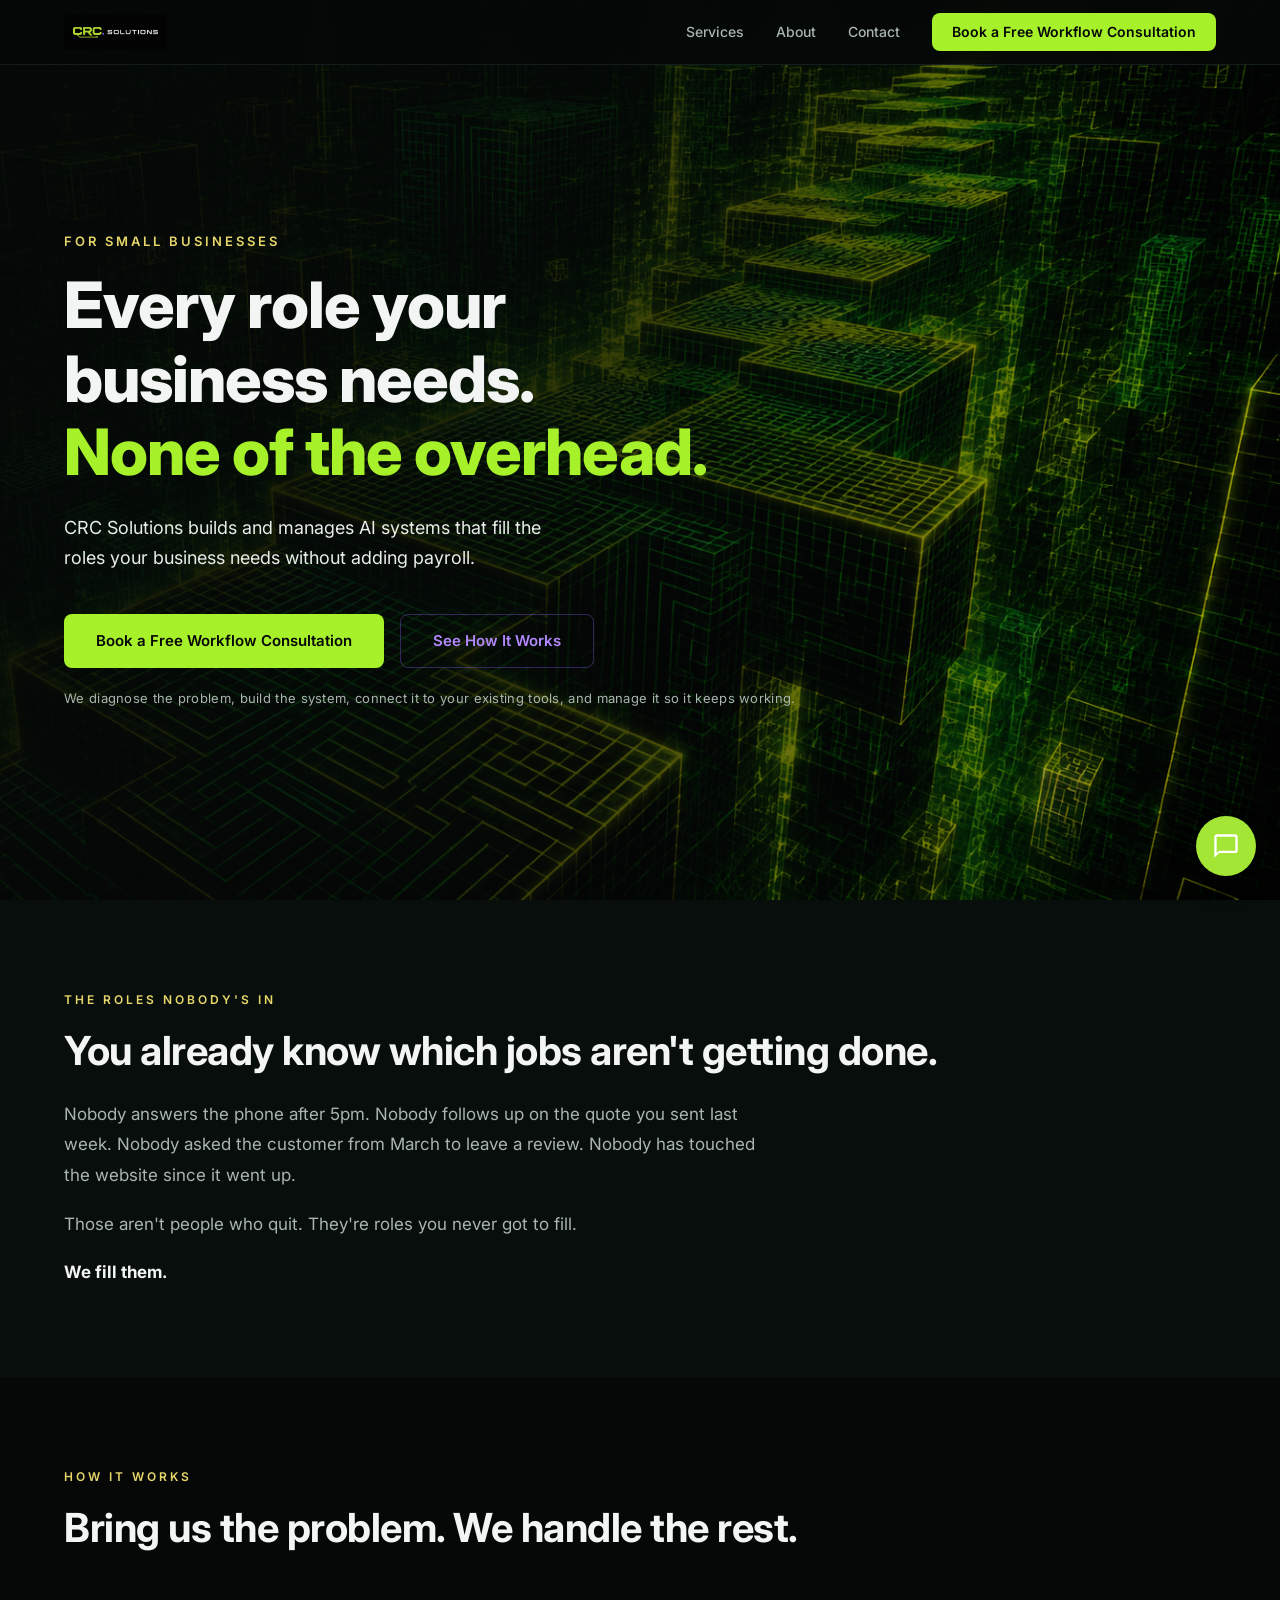
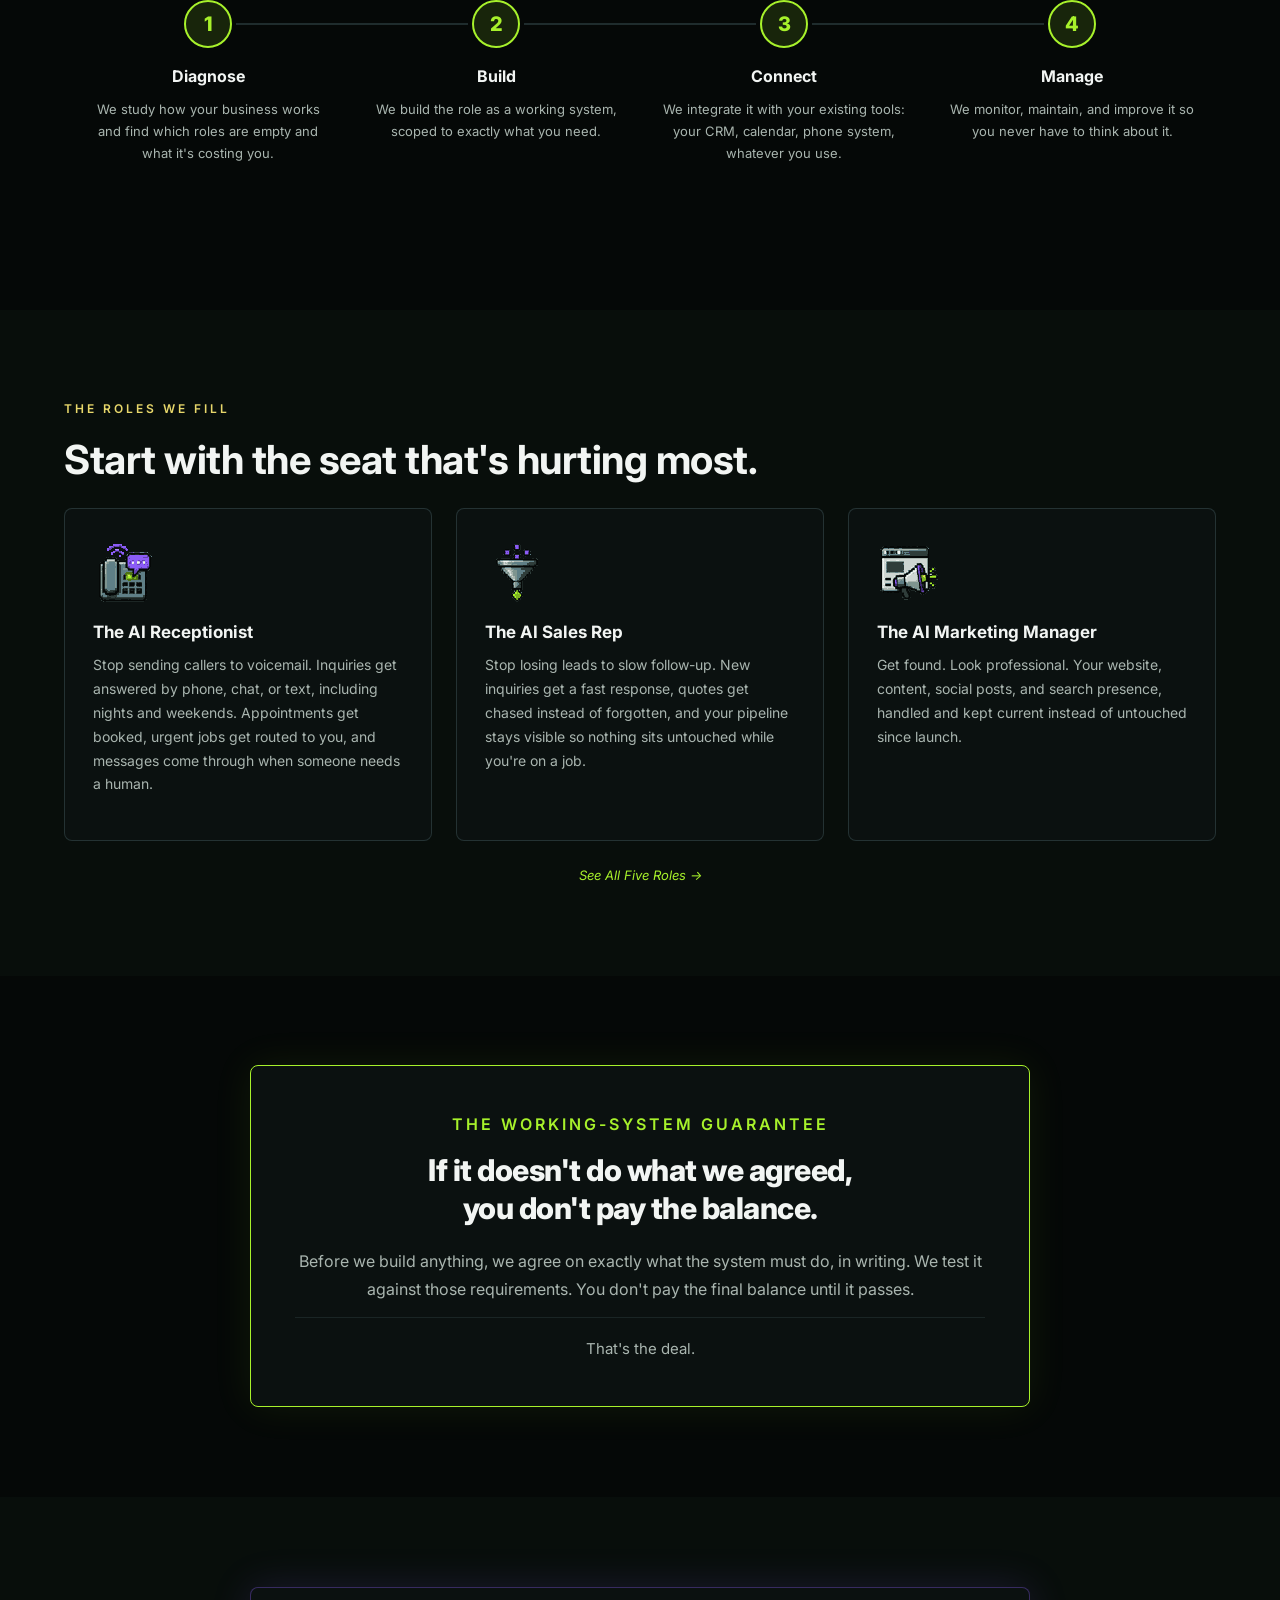
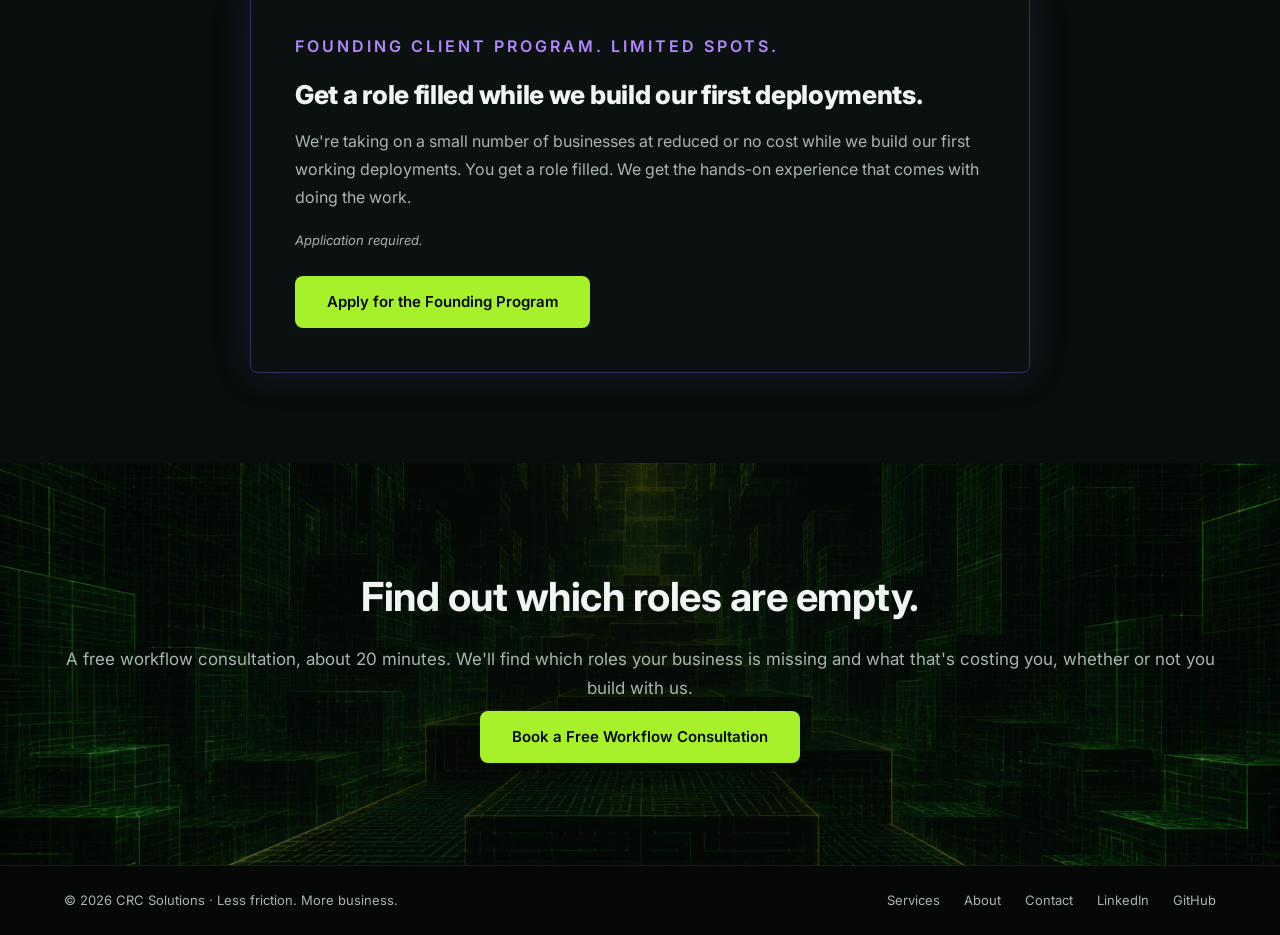
==== website/index.html @ 23fed245 "Security headers, drop inline script, move legacy n8n/widget files out of the repo - website/_header" ====
<!DOCTYPE html>
<!-- BUILD: 2026-08-06T10:00 -->
<html lang="en">
<head>
  <meta charset="UTF-8">
  <meta name="viewport" content="width=device-width, initial-scale=1.0">
  <title>CRC Solutions | The Roles Your Business Needs, Without the Payroll</title>
  <meta name="description" content="CRC Solutions builds and manages AI systems that fill the roles your business needs without adding payroll.">
  <link rel="icon" type="image/png" sizes="32x32" href="images/favicon-32.png">
  <link rel="apple-touch-icon" href="images/apple-touch-icon.png">
  <meta property="og:title" content="CRC Solutions | The Roles Your Business Needs, Without the Payroll">
  <meta property="og:description" content="CRC Solutions builds and manages AI systems that fill the roles your business needs without adding payroll.">
  <meta property="og:type" content="website">
  <meta property="og:image" content="https://crc-solutions.org/images/og-image.png">
  <meta property="og:url" content="https://crc-solutions.org">
  <link rel="canonical" href="https://crc-solutions.org">
  <meta name="twitter:card" content="summary_large_image">
  <meta name="twitter:image" content="https://crc-solutions.org/images/og-image.png">
  <meta name="twitter:title" content="CRC Solutions | The Roles Your Business Needs, Without the Payroll">
  <meta name="twitter:description" content="CRC Solutions builds and manages AI systems that fill the roles your business needs without adding payroll.">
  <script type="application/ld+json">
  {
    "@context": "https://schema.org",
    "@type": "ProfessionalService",
    "name": "CRC Solutions",
    "url": "https://crc-solutions.org",
    "description": "CRC Solutions builds and manages AI systems that fill the roles your business needs without adding payroll.",
    "slogan": "Every role your business needs. None of the overhead.",
    "telephone": "+1-267-487-3609",
    "founder": { "@type": "Person", "name": "Carlos Roman-Conville" },
    "serviceType": ["AI Receptionist", "AI Sales Rep", "AI Account Manager", "AI Marketing Manager", "AI Accountant"],
    "areaServed": "US",
    "email": "carlos@crc-solutions.org",
    "sameAs": [
      "https://www.linkedin.com/in/carlos-roman-conville-068781217/",
      "https://github.com/Carlos-Roman-Conville",
      "https://www.upwork.com/freelancers/~019b245e83c21e9b37"
    ]
  }
  </script>
  <link rel="preconnect" href="https://fonts.googleapis.com">
  <link rel="preconnect" href="https://fonts.gstatic.com" crossorigin>
  <link href="https://fonts.googleapis.com/css2?family=Inter:wght@400;500;600;700;800&display=swap" rel="stylesheet">
  <link rel="stylesheet" href="styles.css?v=13">
</head>
<body>

  <a href="#main-content" class="skip-link">Skip to main content</a>

  <!-- Nav -->
  <nav id="nav">
    <div class="nav-inner">
      <a href="index.html" class="nav-logo"><img src="images/logo-wordmark.png" alt="CRC Solutions"></a>
      <div class="nav-links" id="nav-links">
        <a href="services.html">Services</a>
        <a href="about.html">About</a>
        <a href="contact.html">Contact</a>
        <a href="contact.html" class="nav-cta">Book a Free Workflow Consultation</a>
      </div>
      <button class="nav-toggle" id="nav-toggle" aria-label="Toggle menu">
        <span></span><span></span><span></span>
      </button>
    </div>
  </nav>

  <main id="main-content">

  <!-- Hero -->
  <section class="hero" id="hero">
    <div class="hero-overlay"></div>
    <div class="hero-content">
      <p class="hero-tag">For small businesses</p>
      <h1>Every role your business needs.<br><span class="accent">None of the overhead.</span></h1>
      <p class="hero-sub">CRC Solutions builds and manages AI systems that fill the roles your business needs without adding payroll.</p>
      <div class="hero-buttons">
        <a href="contact.html" class="btn btn-primary">Book a Free Workflow Consultation</a>
        <a href="#how-it-works" class="btn btn-ghost">See How It Works</a>
      </div>
      <p class="hero-trust">We diagnose the problem, build the system, connect it to your existing tools, and manage it so it keeps working.</p>
    </div>
  </section>

  <!-- Empty-seat -->
  <section class="section section-alt" id="empty-seats">
    <div class="container">
      <p class="section-tag">The Roles Nobody's In</p>
      <h2 class="section-title">You already know which jobs aren't getting done.</h2>
      <div class="approach-text fade-up">
        <p>Nobody answers the phone after 5pm. Nobody follows up on the quote you sent last week. Nobody asked the customer from March to leave a review. Nobody has touched the website since it went up.</p>
        <p>Those aren't people who quit. They're roles you never got to fill.</p>
        <p class="approach-goal"><strong>We fill them.</strong></p>
      </div>
    </div>
  </section>

  <!-- How It Works -->
  <section class="section" id="how-it-works">
    <div class="container">
      <p class="section-tag">How It Works</p>
      <h2 class="section-title">Bring us the problem. We handle the rest.</h2>
      <div class="process-steps">
        <div class="process-step fade-up">
          <div class="process-num">1</div>
          <div class="process-line"></div>
          <h3>Diagnose</h3>
          <p>We study how your business works and find which roles are empty and what it's costing you.</p>
        </div>
        <div class="process-step fade-up">
          <div class="process-num">2</div>
          <div class="process-line"></div>
          <h3>Build</h3>
          <p>We build the role as a working system, scoped to exactly what you need.</p>
        </div>
        <div class="process-step fade-up">
          <div class="process-num">3</div>
          <div class="process-line"></div>
          <h3>Connect</h3>
          <p>We integrate it with your existing tools: your CRM, calendar, phone system, whatever you use.</p>
        </div>
        <div class="process-step fade-up">
          <div class="process-num">4</div>
          <h3>Manage</h3>
          <p>We monitor, maintain, and improve it so you never have to think about it.</p>
        </div>
      </div>
    </div>
  </section>

  <!-- Roles (3 on home) -->
  <section class="section section-alt" id="roles">
    <div class="container">
      <p class="section-tag">The Roles We Fill</p>
      <h2 class="section-title">Start with the seat that's hurting most.</h2>
      <div class="cat-grid">
        <div class="service-outcome-card fade-up">
          <div class="pillar-icon pillar-icon-pixel"><img src="images/icon-receptionist.png" srcset="images/icon-receptionist.png 1x, images/icon-receptionist@2x.png 2x" alt="The AI Receptionist"></div>
          <h3>The AI Receptionist</h3>
          <p>Stop sending callers to voicemail. Inquiries get answered by phone, chat, or text, including nights and weekends. Appointments get booked, urgent jobs get routed to you, and messages come through when someone needs a human.</p>
        </div>
        <div class="service-outcome-card fade-up">
          <div class="pillar-icon pillar-icon-pixel"><img src="images/icon-sales-rep.png" srcset="images/icon-sales-rep.png 1x, images/icon-sales-rep@2x.png 2x" alt="The AI Sales Rep"></div>
          <h3>The AI Sales Rep</h3>
          <p>Stop losing leads to slow follow-up. New inquiries get a fast response, quotes get chased instead of forgotten, and your pipeline stays visible so nothing sits untouched while you're on a job.</p>
        </div>
        <div class="service-outcome-card fade-up">
          <div class="pillar-icon pillar-icon-pixel"><img src="images/icon-marketing-manager.png" srcset="images/icon-marketing-manager.png 1x, images/icon-marketing-manager@2x.png 2x" alt="The AI Marketing Manager"></div>
          <h3>The AI Marketing Manager</h3>
          <p>Get found. Look professional. Your website, content, social posts, and search presence, handled and kept current instead of untouched since launch.</p>
        </div>
      </div>
      <p class="service-supporting-note fade-up"><a href="services.html">See All Five Roles &rarr;</a></p>
    </div>
  </section>

  <!-- Working-System Guarantee -->
  <section class="section" id="guarantee">
    <div class="container">
      <div class="guarantee-box fade-up">
        <p class="section-tag">The Working-System Guarantee</p>
        <h2 class="guarantee-title">If it doesn't do what we agreed,<br>you don't pay the balance.</h2>
        <p>Before we build anything, we agree on exactly what the system must do, in writing. We test it against those requirements. You don't pay the final balance until it passes.</p>
        <p class="guarantee-close">That's the deal.</p>
      </div>
    </div>
  </section>

  <!-- Founding Client Program -->
  <section class="section section-alt" id="founding">
    <div class="container">
      <div class="pilot-box fade-up">
        <p class="section-tag">Founding Client Program. Limited Spots.</p>
        <h2 class="pilot-title">Get a role filled while we build our first deployments.</h2>
        <p>We're taking on a small number of businesses at reduced or no cost while we build our first working deployments. You get a role filled. We get the hands-on experience that comes with doing the work.</p>
        <p class="pilot-note">Application required.</p>
        <a href="contact.html" class="btn btn-primary">Apply for the Founding Program</a>
      </div>
    </div>
  </section>

  <!-- CTA -->
  <section class="section section-cta" id="cta">
    <div class="hero-overlay cta-overlay"></div>
    <div class="container" style="position:relative; z-index:2;">
      <h2 class="section-title">Find out which roles are empty.</h2>
      <p class="cta-sub">A free workflow consultation, about 20 minutes. We'll find which roles your business is missing and what that's costing you, whether or not you build with us.</p>
      <div class="cta-buttons">
        <a href="contact.html" class="btn btn-primary">Book a Free Workflow Consultation</a>
      </div>
    </div>
  </section>

  </main>

  <!-- Footer -->
  <footer class="footer">
    <div class="container footer-inner">
      <p>&copy; 2026 CRC Solutions &middot; Less friction. More business.</p>
      <div class="footer-links">
        <a href="services.html">Services</a>
        <a href="about.html">About</a>
        <a href="contact.html">Contact</a>
        <a href="https://www.linkedin.com/in/carlos-roman-conville-068781217/" target="_blank" rel="noopener">LinkedIn</a>
        <a href="https://github.com/Carlos-Roman-Conville" target="_blank" rel="noopener">GitHub</a>
      </div>
    </div>
  </footer>

  <!-- Chat Widget -->
  <script src="site-config.js?v=2"></script>
  <script src="chat-widget.js"></script>
  <script src="main.js?v=4"></script>
</body>
</html>
---- website/styles.css ----
/* ===== Reset & Base ===== */
*, *::before, *::after { box-sizing: border-box; margin: 0; padding: 0; }

:root {
  --bg: #050807;
  --bg-card: #0B1110;
  --bg-card-hover: #151E1B;
  --bg-alt: #080e0b;
  --bg-inset: #091110;
  --text: #E8EDE9;
  --text-bright: #F2F5F3;
  --text-dim: #A9B5AF;
  --accent: #A7F12B;
  --accent-dim: rgba(167, 241, 43, 0.12);
  --accent-hover: #C8FF3D;
  --purple: #8B5CF6;
  --purple-dim: rgba(139, 92, 246, 0.12);
  --purple-border: rgba(139, 92, 246, 0.35);
  --purple-glow: rgba(139, 92, 246, 0.15);
  --purple-light: #B388FF;
  --neutral: #5F7F86;
  --neutral-dim: rgba(95, 127, 134, 0.10);
  --neutral-border: rgba(95, 127, 134, 0.30);
  --yellow: #E7D76B;
  --yellow-dim: rgba(231, 215, 107, 0.12);
  --border: rgba(95, 127, 134, 0.18);
  --border-visible: rgba(95, 127, 134, 0.35);
  --radius: 8px;
  --max-w: 1200px;
}

html {
  scroll-behavior: smooth;
  font-family: 'Inter', -apple-system, BlinkMacSystemFont, 'Segoe UI', Roboto, 'Helvetica Neue', sans-serif;
}

body {
  font-family: 'Inter', -apple-system, BlinkMacSystemFont, 'Segoe UI', Roboto, 'Helvetica Neue', sans-serif;
  background: var(--bg);
  color: var(--text);
  line-height: 1.6;
  -webkit-font-smoothing: antialiased;
}
button, input, textarea, select { font-family: inherit; }

a { color: var(--accent); text-decoration: none; transition: color 0.2s; }
a:hover { color: var(--accent-hover); }

.container { max-width: var(--max-w); margin: 0 auto; padding: 0 24px; }
.accent { color: var(--accent); }

/* ===== Skip Link ===== */
.skip-link {
  position: absolute;
  top: -100px;
  left: 16px;
  background: var(--accent);
  color: #050807;
  padding: 8px 16px;
  border-radius: 4px;
  font-weight: 600;
  font-size: 14px;
  z-index: 10000;
  transition: top 0.2s;
}
.skip-link:focus {
  top: 8px;
  color: #050807;
}

/* ===== Nav ===== */
#nav {
  position: fixed; top: 0; left: 0; right: 0;
  z-index: 1000;
  background: rgba(5, 8, 7, 0.9);
  backdrop-filter: blur(12px);
  border-bottom: 1px solid var(--border);
  transition: background 0.3s;
}
.nav-inner {
  max-width: var(--max-w);
  margin: 0 auto;
  padding: 0 24px;
  display: flex;
  align-items: center;
  justify-content: space-between;
  height: 64px;
}
.nav-logo {
  font-size: 22px;
  font-weight: 700;
  color: var(--text-bright);
  letter-spacing: -0.5px;
}
.nav-logo:hover { color: var(--text-bright); }
.nav-logo .accent { color: var(--purple); }
.nav-links { display: flex; align-items: center; gap: 32px; }
.nav-links a {
  color: var(--text-dim);
  font-size: 14px;
  font-weight: 500;
  transition: color 0.2s;
}
.nav-links a:hover { color: var(--text-bright); }
.nav-cta {
  background: var(--accent);
  color: #050807 !important;
  padding: 8px 20px;
  border-radius: 8px;
  font-weight: 600 !important;
  transition: background 0.2s !important;
}
.nav-cta:hover { background: var(--accent-hover) !important; }

.nav-toggle {
  display: none;
  flex-direction: column;
  gap: 5px;
  background: none;
  border: none;
  cursor: pointer;
  padding: 4px;
}
.nav-toggle span {
  display: block;
  width: 24px;
  height: 2px;
  background: var(--text);
  transition: transform 0.3s, opacity 0.3s;
  transform-origin: center;
}
.nav-toggle.active span:nth-child(1) { transform: translateY(7px) rotate(45deg); }
.nav-toggle.active span:nth-child(2) { opacity: 0; }
.nav-toggle.active span:nth-child(3) { transform: translateY(-7px) rotate(-45deg); }

/* ===== Hero ===== */
.hero {
  position: relative;
  min-height: 100vh;
  display: flex;
  align-items: center;
  background:
    url('images/hero-bg-overview.png')
    center right / cover no-repeat;
  overflow: hidden;
}
.hero-overlay {
  position: absolute;
  inset: 0;
  background:
    linear-gradient(
      100deg,
      rgba(5, 8, 7, 0.95) 0%,
      rgba(5, 8, 7, 0.85) 40%,
      rgba(5, 8, 7, 0.45) 75%,
      rgba(5, 8, 7, 0.2) 100%
    );
}
.hero-content {
  position: relative;
  z-index: 2;
  max-width: var(--max-w);
  margin: 0 auto;
  padding: 120px 24px 80px;
  width: 100%;
}
.hero-tag {
  color: var(--yellow);
  font-size: 13px;
  font-weight: 600;
  text-transform: uppercase;
  letter-spacing: 3px;
  margin-bottom: 16px;
}
.hero h1 {
  font-size: clamp(36px, 5.5vw, 64px);
  font-weight: 800;
  color: var(--text-bright);
  line-height: 1.15;
  letter-spacing: -1px;
  margin-bottom: 24px;
  max-width: 650px;
}
.hero-sub {
  font-size: 18px;
  color: var(--text);
  max-width: 480px;
  margin-bottom: 40px;
  line-height: 1.7;
}
.hero-buttons { display: flex; gap: 16px; flex-wrap: wrap; }

/* ===== Buttons ===== */
.btn {
  display: inline-flex;
  align-items: center;
  justify-content: center;
  padding: 14px 32px;
  border-radius: 8px;
  font-size: 15px;
  font-weight: 600;
  transition: all 0.2s;
  cursor: pointer;
  border: none;
}
.btn-primary {
  background: var(--accent);
  color: #050807;
}
.btn-primary:hover {
  background: var(--accent-hover);
  color: #050807;
  transform: translateY(-1px);
  box-shadow: 0 4px 20px rgba(168, 233, 43, 0.25);
}
.btn-ghost {
  background: transparent;
  color: var(--purple-light);
  border: 1px solid var(--purple-border);
}
.btn-ghost:hover {
  border-color: var(--purple);
  color: var(--text-bright);
  background: var(--purple-dim);
  transform: translateY(-1px);
}

/* ===== Proof Strip ===== */
.proof-strip {
  background: var(--bg-alt);
  border-bottom: 1px solid var(--border);
  padding: 20px 0;
}
.proof-items {
  display: flex;
  align-items: center;
  justify-content: center;
  gap: 32px;
}
.proof-item {
  display: flex;
  align-items: baseline;
  gap: 10px;
}
.proof-num {
  font-size: 22px;
  font-weight: 800;
  color: var(--accent);
}
.proof-label {
  font-size: 13px;
  color: var(--text-dim);
  letter-spacing: 0.3px;
}
.proof-divider {
  width: 1px;
  height: 24px;
  background: var(--neutral-border);
}

/* ===== Sections ===== */
.section {
  padding: clamp(4rem, 7vw, 6rem) 0;
  position: relative;
}
.section-alt { background: var(--bg-alt); }
.section-tag {
  color: var(--yellow);
  font-size: 12px;
  font-weight: 600;
  text-transform: uppercase;
  letter-spacing: 3px;
  margin-bottom: 10px;
}
.section-title {
  font-size: clamp(28px, 4vw, 40px);
  font-weight: 700;
  color: var(--text-bright);
  margin-bottom: 16px;
  letter-spacing: -0.5px;
}

/* ===== Services ===== */
.section-intro {
  font-size: 17px;
  color: var(--text-dim);
  max-width: 620px;
  line-height: 1.7;
  margin-bottom: clamp(1.5rem, 3vw, 2.5rem);
}
.pillar {
  margin-bottom: 56px;
}
.pillar:last-child { margin-bottom: 0; }
.pillar-header {
  display: flex;
  align-items: center;
  gap: 16px;
  margin-bottom: 24px;
  padding-bottom: 16px;
  border-bottom: 1px solid var(--border);
}
.pillar-icon {
  width: 48px;
  height: 48px;
  min-width: 48px;
  background: var(--neutral-dim);
  border: 1px solid var(--neutral-border);
  border-radius: 8px;
  display: flex;
  align-items: center;
  justify-content: center;
}
.pillar-icon svg {
  width: 24px;
  height: 24px;
  color: var(--text-dim);
}
.pillar-icon-pixel {
  width: 96px;
  height: 96px;
  min-width: 96px;
  border-radius: 0;
  overflow: visible;
  background: transparent;
  border: none;
  padding: 0;
}
.pillar-icon-pixel img {
  width: 100%;
  height: 100%;
  object-fit: contain;
  image-rendering: pixelated;
}
.about-tag-row {
  display: flex;
  align-items: center;
  gap: 12px;
  margin-bottom: 4px;
}
.about-tag-row .section-tag { margin-bottom: 0; }
.pixel-badge {
  width: 56px;
  height: 56px;
  border-radius: 0;
  overflow: visible;
  border: none;
  background: transparent;
}
.pixel-badge img {
  width: 100%;
  height: 100%;
  object-fit: contain;
  image-rendering: pixelated;
}
.pillar-title {
  font-size: 20px;
  font-weight: 700;
  color: var(--text-bright);
  line-height: 1.2;
}
.pillar-sub {
  font-size: 13px;
  color: var(--accent);
  margin-top: 2px;
  letter-spacing: 0.5px;
}
.services-grid {
  display: grid;
  grid-template-columns: repeat(auto-fit, minmax(220px, 1fr));
  gap: 16px;
}

/* Service card - Digimon panel style */
.service-card {
  background: var(--bg-card);
  border: 1px solid var(--border);
  border-radius: var(--radius);
  padding: 0;
  overflow: hidden;
  transition: border-color 0.3s, transform 0.2s, box-shadow 0.3s;
  position: relative;
}
.service-card::before {
  content: '';
  display: block;
  height: 3px;
  background: linear-gradient(90deg, var(--neutral-border), transparent);
}
.service-card:hover {
  border-color: var(--accent);
  transform: translateY(-3px);
  box-shadow: 0 4px 24px rgba(167, 241, 43, 0.1);
}
.service-card h4 {
  font-size: 14px;
  color: var(--text-bright);
  margin: 0;
  padding: 16px 20px 0;
  font-weight: 600;
}
.service-card p {
  font-size: 13px;
  color: var(--text-dim);
  line-height: 1.65;
  padding: 10px 20px 18px;
}

/* ===== Outcome Services Grid ===== */
.services-outcome-grid {
  display: grid;
  grid-template-columns: repeat(2, 1fr);
  gap: 24px;
}
.service-outcome-card {
  background: var(--bg-card);
  border: 1px solid var(--neutral-border);
  border-radius: var(--radius);
  padding: 32px 28px;
  transition: border-color 0.3s, transform 0.2s;
}
.service-outcome-card:hover {
  border-color: var(--accent);
  transform: translateY(-3px);
}
.service-outcome-card .pillar-icon-pixel {
  width: 64px;
  height: 64px;
  min-width: 64px;
  margin-bottom: 16px;
}
.service-outcome-card h3 {
  font-size: 17px;
  color: var(--text-bright);
  font-weight: 700;
  margin-bottom: 10px;
  line-height: 1.3;
}
.service-outcome-card > p {
  font-size: 14px;
  color: var(--text-dim);
  line-height: 1.7;
  margin-bottom: 12px;
}
.service-includes {
  font-size: 12px;
  color: var(--text-dim);
  line-height: 1.6;
  font-style: italic;
}
.service-supporting-note {
  font-size: 13px;
  color: var(--text-dim);
  text-align: center;
  margin-top: 24px;
  font-style: italic;
}
.cta-upwork-link {
  font-size: 14px;
  color: var(--text-dim);
  margin-top: 16px;
}
.cta-upwork-link a {
  color: var(--accent);
  text-decoration: none;
}
.cta-upwork-link a:hover { text-decoration: underline; }

/* ===== Projects ===== */
.projects-grid {
  display: grid;
  grid-template-columns: repeat(2, 1fr);
  gap: 20px;
}
.project-card {
  background: var(--bg-card);
  border: 1px solid var(--neutral-border);
  border-radius: var(--radius);
  overflow: hidden;
  transition: border-color 0.3s, transform 0.2s, box-shadow 0.3s;
  position: relative;
}
.project-card::before {
  content: '';
  display: block;
  height: 3px;
  background: linear-gradient(90deg, var(--accent), var(--purple-border), transparent);
}
.project-card:hover {
  border-color: var(--purple);
  transform: translateY(-4px);
  box-shadow: 0 4px 24px var(--purple-glow);
}
.project-info { padding: 24px; }
.project-info h3 {
  font-size: 17px;
  color: var(--text-bright);
  margin-bottom: 10px;
  font-weight: 600;
}
.project-info p {
  font-size: 14px;
  color: var(--text-dim);
  line-height: 1.7;
  margin-bottom: 16px;
}
.project-tags { display: flex; gap: 8px; flex-wrap: wrap; }
.project-tags span {
  font-size: 11px;
  padding: 3px 10px;
  border-radius: 4px;
  background: var(--accent-dim);
  color: var(--accent);
  font-weight: 600;
  letter-spacing: 0.3px;
  text-transform: uppercase;
}
.project-status {
  display: inline-block;
  font-size: 10px;
  font-weight: 700;
  letter-spacing: 0.5px;
  text-transform: uppercase;
  padding: 4px 12px;
  border-radius: 3px;
  margin: 16px 0 0 24px;
}
.status-live { background: rgba(34,197,94,0.15); color: #22c55e; }
.status-production { background: rgba(59,130,246,0.15); color: #3b82f6; }
.status-working { background: rgba(168,85,247,0.15); color: #a855f7; }
.status-prototype { background: rgba(234,179,8,0.15); color: #eab308; }
.project-cta {
  display: inline-block;
  margin-top: 12px;
  font-size: 13px;
  font-weight: 600;
  font-family: inherit;
  color: var(--accent);
  text-decoration: none;
  border: 1px solid var(--accent);
  background: transparent;
  padding: 6px 16px;
  border-radius: 4px;
  cursor: pointer;
  transition: background 0.2s, color 0.2s;
}
.project-cta:hover {
  background: var(--accent);
  color: var(--bg);
}

/* ===== Problems (compact bridge) ===== */
.problems-bridge {
  font-size: 17px;
  color: var(--text-dim);
  max-width: 620px;
  line-height: 1.7;
  margin-bottom: 12px;
}
.problems-bridge-cta {
  font-size: 15px;
  color: var(--text-dim);
}
.problems-bridge-cta a {
  color: var(--accent);
  font-weight: 600;
}

/* ===== Inline CTAs ===== */
.section-inline-cta {
  text-align: center;
  margin-top: 40px;
  padding: 20px;
  border: 1px dashed var(--neutral-border);
  border-radius: var(--radius);
}
.section-inline-cta p {
  font-size: 15px;
  color: var(--text-dim);
}
.section-inline-cta a {
  color: var(--accent);
  text-decoration: none;
  font-weight: 600;
}
.section-inline-cta a:hover { text-decoration: underline; }

/* ===== Process (compact) ===== */
.cta-process {
  font-size: 14px;
  color: var(--text-dim);
  margin-top: 12px;
  letter-spacing: 0.01em;
}

/* ===== FAQ ===== */
.faq-grid {
  display: grid;
  grid-template-columns: repeat(auto-fit, minmax(340px, 1fr));
  gap: 20px;
  margin-top: 32px;
}
.faq-item {
  background: var(--bg-card);
  border: 1px solid var(--neutral-border);
  border-radius: var(--radius);
  padding: 24px;
}
.faq-item h3 {
  font-size: 14px;
  color: var(--text-bright);
  margin-bottom: 8px;
  font-weight: 600;
}
.faq-item p {
  font-size: 13px;
  color: var(--text-dim);
  line-height: 1.7;
}

/* ===== Hero Trust Line ===== */
.hero-trust {
  font-size: 13px;
  color: var(--text-dim);
  margin-top: 20px;
  letter-spacing: 0.3px;
}

/* ===== CTA Reassurance ===== */
.cta-reassurance {
  font-size: 13px;
  color: var(--text-dim);
  font-style: italic;
  margin-top: 8px;
  margin-bottom: 24px;
}

/* ===== About ===== */
.about-grid {
  display: grid;
  grid-template-columns: 1fr 1fr;
  gap: 60px;
  align-items: center;
}
.about-text p {
  font-size: 16px;
  margin-bottom: 20px;
  line-height: 1.8;
  color: var(--text-dim);
}

/* Stats - parameter display style */
.about-stats {
  display: flex;
  gap: 0;
  margin-top: 32px;
  border: 1px solid var(--neutral-border);
  border-radius: var(--radius);
  overflow: hidden;
  background: var(--bg-card);
}
.stat {
  flex: 1;
  text-align: center;
  padding: 20px 16px;
}
.stat + .stat {
  border-left: 1px solid var(--border);
}
.stat-num {
  display: block;
  font-size: 26px;
  font-weight: 800;
  color: var(--accent);
}
.stat-label {
  font-size: 11px;
  color: var(--purple-light);
  text-transform: uppercase;
  letter-spacing: 1.5px;
  margin-top: 4px;
}

/* Tech card */
.about-card {
  background: var(--bg-card);
  border: 1px solid var(--purple-border);
  border-radius: var(--radius);
  padding: 0;
  overflow: hidden;
}
.about-card::before {
  content: '';
  display: block;
  height: 3px;
  background: linear-gradient(90deg, var(--purple), var(--accent), transparent);
}
.about-card-inner { padding: 28px; }
.about-card h3 {
  font-size: 14px;
  color: var(--yellow);
  margin-bottom: 12px;
  font-weight: 600;
  text-transform: uppercase;
  letter-spacing: 1.5px;
}
.about-card-desc {
  font-size: 14px;
  color: var(--text-dim);
  line-height: 1.7;
  margin-bottom: 20px;
}
.about-card-tools {
  font-size: 12px;
  color: var(--text-dim);
  margin-top: 16px;
  line-height: 1.6;
  font-style: italic;
  opacity: 0.7;
}
.tech-tags { display: flex; gap: 8px; flex-wrap: wrap; }
.tech-tags span {
  font-size: 12px;
  padding: 5px 12px;
  border-radius: 4px;
  font-weight: 500;
  transition: all 0.2s;
  background: rgba(20, 30, 27, 0.8);
  color: var(--text);
  border: 1px solid rgba(95, 127, 134, 0.2);
}
.tech-tags span:hover {
  border-color: var(--accent);
  color: var(--text-bright);
  box-shadow: 0 0 12px rgba(167, 241, 43, 0.08);
}
.tech-tags .tag-ai {
  border-left: 2px solid var(--purple);
}
.tech-tags .tag-ai:hover {
  border-color: var(--purple);
  border-left: 2px solid var(--purple);
  box-shadow: 0 0 12px rgba(139, 92, 246, 0.1);
}

/* ===== CTA Section ===== */
.section-cta {
  position: relative;
  text-align: center;
  background:
    url('images/hero-bg-canyon.png')
    center / cover no-repeat;
  padding: clamp(5rem, 8vw, 7rem) 0;
}
.cta-overlay {
  background:
    radial-gradient(
      circle at center,
      rgba(5, 8, 7, 0.9) 0%,
      rgba(5, 8, 7, 0.72) 50%,
      rgba(5, 8, 7, 0.5) 100%
    );
}
.section-cta .section-title { margin-bottom: 16px; }
.section-cta .section-tag { color: var(--purple-light); }
.cta-sub {
  font-size: 17px;
  color: var(--text-dim);
  margin-bottom: 8px;
  line-height: 1.7;
}
.cta-buttons { display: flex; gap: 16px; justify-content: center; flex-wrap: wrap; }

/* ===== Footer ===== */
.footer {
  border-top: 1px solid var(--border);
  padding: 24px 0;
  background: var(--bg);
}
.footer-inner {
  display: flex;
  justify-content: space-between;
  align-items: center;
}
.footer p { font-size: 13px; color: var(--text-dim); }
.footer-links { display: flex; gap: 24px; }
.footer-links a { font-size: 13px; color: var(--text-dim); }
.footer-links a:hover { color: var(--accent); }


/* ===== Project Visual Proof ===== */
.project-visual {
  padding: 20px 24px 0;
}
.project-flow {
  display: flex;
  align-items: center;
  gap: 0;
  padding: 16px;
  background: rgba(10, 18, 15, 0.8);
  border: 1px solid var(--border);
  border-radius: 6px;
}
.flow-step {
  flex: 1;
  text-align: center;
  padding: 10px 8px;
  border-radius: 4px;
  border: 1px solid var(--neutral-border);
  background: var(--bg-card);
}
.flow-step-process {
  border-color: var(--purple-border);
  background: var(--purple-dim);
}
.flow-step-output {
  border-color: rgba(167, 241, 43, 0.3);
  background: var(--accent-dim);
}
.flow-label {
  font-size: 11px;
  font-weight: 600;
  color: var(--text);
  letter-spacing: 0.3px;
  line-height: 1.4;
}
.flow-step-process .flow-label { color: var(--purple-light); }
.flow-step-output .flow-label { color: var(--accent); }
.flow-arrow {
  width: 24px;
  min-width: 24px;
  height: 2px;
  background: var(--neutral-border);
  position: relative;
}
.flow-arrow::after {
  content: '';
  position: absolute;
  right: 0;
  top: 50%;
  transform: translateY(-50%);
  border: 4px solid transparent;
  border-left: 5px solid var(--neutral);
}

.project-screenshot-placeholder {
  margin-top: 12px;
  padding: 24px 16px;
  border: 1px dashed var(--neutral-border);
  border-radius: 4px;
  text-align: center;
}
.project-screenshot-placeholder span {
  font-size: 11px;
  color: var(--text-dim);
  font-style: italic;
  letter-spacing: 0.3px;
}

/* ===== Stat Context ===== */
.stat-context {
  font-size: 12px;
  color: var(--text-dim);
  font-style: italic;
  margin-top: 12px;
  line-height: 1.5;
}

/* ===== Contact Form ===== */
.contact-form-wrap {
  margin-top: 40px;
  max-width: 480px;
  margin-left: auto;
  margin-right: auto;
}
.contact-form-label {
  font-size: 13px;
  color: var(--text-dim);
  margin-bottom: 16px;
  text-transform: uppercase;
  letter-spacing: 2px;
  font-weight: 600;
}
.contact-form {
  display: flex;
  flex-direction: column;
  gap: 12px;
}
.form-row {
  display: flex;
  gap: 12px;
}
.contact-form input,
.contact-form textarea {
  width: 100%;
  padding: 12px 16px;
  background: var(--bg-card);
  border: 1px solid var(--neutral-border);
  border-radius: 6px;
  color: var(--text);
  font-family: inherit;
  font-size: 14px;
  transition: border-color 0.2s;
}
.contact-form input:focus,
.contact-form textarea:focus {
  outline: none;
  border-color: var(--accent);
}
.contact-form input::placeholder,
.contact-form textarea::placeholder {
  color: var(--text-dim);
}
.contact-form textarea {
  resize: vertical;
  min-height: 80px;
}
.contact-form .btn {
  align-self: flex-start;
}
.contact-form .btn:disabled {
  opacity: 0.5;
  cursor: not-allowed;
}
.form-field { flex: 1; }
.sr-only {
  position: absolute;
  width: 1px;
  height: 1px;
  padding: 0;
  margin: -1px;
  overflow: hidden;
  clip: rect(0,0,0,0);
  white-space: nowrap;
  border: 0;
}
.form-status {
  font-size: 13px;
  min-height: 1.4em;
}
.form-status-success { color: var(--accent); }
.form-status-error { color: #ef4444; }
.form-privacy {
  font-size: 11px;
  color: var(--text-dim);
  font-style: italic;
}

/* ===== Mobile ===== */
@media (max-width: 768px) {
  .nav-links { display: none; }
  .nav-links.open {
    display: flex;
    flex-direction: column;
    position: absolute;
    top: 64px;
    left: 0; right: 0;
    background: rgba(5, 8, 7, 0.95);
    backdrop-filter: blur(12px);
    padding: 24px;
    gap: 20px;
    border-bottom: 1px solid var(--border);
  }
  .nav-toggle { display: flex; }

  .proof-items { flex-direction: column; gap: 12px; }
  .proof-divider { width: 40px; height: 1px; }

  .hero h1 { max-width: 100%; }
  .hero-sub br { display: none; }

  .about-grid { grid-template-columns: 1fr; gap: 40px; }
  .about-stats { justify-content: flex-start; }

  .projects-grid { grid-template-columns: 1fr; }
  .services-outcome-grid { grid-template-columns: 1fr; }
  .faq-grid { grid-template-columns: 1fr; }

  .cta-sub br { display: none; }

  .process-steps { grid-template-columns: repeat(2, 1fr); gap: 16px; }
  .process-line { display: none; }
  .pricing-grid { grid-template-columns: 1fr; }

  .project-flow { flex-direction: column; gap: 8px; }
  .flow-arrow {
    width: 2px;
    height: 16px;
    min-width: unset;
  }
  .flow-arrow::after {
    right: 50%;
    top: unset;
    bottom: 0;
    transform: translateX(50%);
    border: 4px solid transparent;
    border-top: 5px solid var(--neutral);
    border-left: 4px solid transparent;
  }
  .form-row { flex-direction: column; }
  .contact-form .btn { align-self: stretch; }

  .footer-inner { flex-direction: column; gap: 12px; text-align: center; }
}

@media (max-width: 480px) {
  .hero-content { padding: 100px 20px 60px; }
  .hero-buttons { flex-direction: column; }
  .about-stats { gap: 0; }
  .services-grid { grid-template-columns: 1fr; }
  .process-steps { grid-template-columns: 1fr; }
}

/* ===== Problem Pills ===== */
.problem-pills {
  display: flex;
  flex-wrap: wrap;
  gap: 10px;
  margin-bottom: 24px;
  max-width: 720px;
}
.problem-pill {
  display: inline-block;
  font-size: 13px;
  font-weight: 500;
  color: var(--text);
  background: var(--bg-card);
  border: 1px solid var(--neutral-border);
  border-radius: 20px;
  padding: 8px 18px;
  line-height: 1.4;
  transition: border-color 0.2s;
}
.problem-pill:hover {
  border-color: var(--purple-border);
}

/* ===== Capability List ===== */
.capability-list {
  list-style: none;
  padding: 0;
  margin: 0 0 12px 0;
}
.capability-list li {
  font-size: 13px;
  color: var(--text);
  padding: 6px 0;
  border-bottom: 1px solid var(--border);
  position: relative;
  padding-left: 16px;
}
.capability-list li:last-child {
  border-bottom: none;
}
.capability-list li::before {
  content: '';
  position: absolute;
  left: 0;
  top: 50%;
  transform: translateY(-50%);
  width: 6px;
  height: 6px;
  border-radius: 50%;
  background: var(--accent);
}

/* ===== Process Steps ===== */
.process-steps {
  display: grid;
  grid-template-columns: repeat(auto-fit, minmax(160px, 1fr));
  gap: 0;
  margin-bottom: 32px;
  position: relative;
}
.process-step {
  text-align: center;
  padding: 24px 20px;
  position: relative;
}
.process-num {
  display: inline-flex;
  align-items: center;
  justify-content: center;
  width: 48px;
  height: 48px;
  border-radius: 50%;
  background: var(--accent-dim);
  border: 2px solid var(--accent);
  color: var(--accent);
  font-size: 20px;
  font-weight: 800;
  margin-bottom: 16px;
  position: relative;
  z-index: 2;
}
.process-line {
  position: absolute;
  top: 47px;
  left: calc(50% + 28px);
  right: calc(-50% + 28px);
  height: 2px;
  background: var(--neutral-border);
  z-index: 1;
}
.process-step:last-child .process-line {
  display: none;
}
.process-step h3 {
  font-size: 16px;
  font-weight: 700;
  color: var(--text-bright);
  margin-bottom: 8px;
}
.process-step p {
  font-size: 13px;
  color: var(--text-dim);
  line-height: 1.7;
}
.process-guarantee {
  text-align: center;
  padding: 16px 24px;
  background: var(--accent-dim);
  border: 1px solid rgba(167, 241, 43, 0.25);
  border-radius: var(--radius);
}
.process-guarantee p {
  font-size: 15px;
  font-weight: 600;
  color: var(--accent);
}

/* ===== Pricing ===== */
.pricing-grid {
  display: grid;
  grid-template-columns: repeat(3, 1fr);
  gap: 20px;
  margin-bottom: 32px;
}
.pricing-card {
  background: var(--bg-card);
  border: 1px solid var(--neutral-border);
  border-radius: var(--radius);
  padding: 28px 24px;
  transition: border-color 0.3s, transform 0.2s;
}
.pricing-card:hover {
  border-color: var(--accent);
  transform: translateY(-3px);
}
.pricing-card-featured {
  border-color: var(--purple-border);
  position: relative;
}
.pricing-card-featured::before {
  content: '';
  position: absolute;
  top: 0;
  left: 0;
  right: 0;
  height: 3px;
  background: linear-gradient(90deg, var(--purple), var(--accent));
  border-radius: var(--radius) var(--radius) 0 0;
}
.pricing-tier {
  font-size: 11px;
  font-weight: 700;
  text-transform: uppercase;
  letter-spacing: 1.5px;
  color: var(--yellow);
  margin-bottom: 12px;
}
.pricing-card h3 {
  font-size: 17px;
  font-weight: 700;
  color: var(--text-bright);
  margin-bottom: 10px;
}
.pricing-card p {
  font-size: 13px;
  color: var(--text-dim);
  line-height: 1.7;
  margin-bottom: 16px;
}
.pricing-features {
  list-style: none;
  padding: 0;
  margin: 0;
}
.pricing-features li {
  font-size: 13px;
  color: var(--text);
  padding: 6px 0;
  padding-left: 20px;
  position: relative;
}
.pricing-features li::before {
  content: '\2713';
  position: absolute;
  left: 0;
  color: var(--accent);
  font-weight: 700;
}
.pricing-entry {
  text-align: center;
  padding: 24px;
  background: var(--bg-card);
  border: 1px solid var(--purple-border);
  border-radius: var(--radius);
}
.pricing-entry-headline {
  font-size: 16px;
  font-weight: 700;
  color: var(--text-bright);
  margin-bottom: 8px;
}
.pricing-entry-detail {
  font-size: 14px;
  color: var(--text-dim);
  line-height: 1.7;
  max-width: 600px;
  margin: 0 auto 12px;
}
.pricing-infra-note {
  font-size: 12px;
  color: var(--text-dim);
  font-style: italic;
}

/* ===== Scroll Animations ===== */
.fade-up {
  opacity: 0;
  transform: translateY(30px);
  transition: opacity 0.6s ease, transform 0.6s ease;
}
.fade-up.visible {
  opacity: 1;
  transform: translateY(0);
}

/* ===== Solutions (outcome cards) ===== */
.solutions-grid {
  display: grid;
  grid-template-columns: repeat(3, 1fr);
  gap: 24px;
  margin-top: 8px;
}
.solution-card {
  background: var(--bg-card);
  border: 1px solid var(--neutral-border);
  border-radius: var(--radius);
  padding: 32px 28px;
  display: flex;
  flex-direction: column;
  position: relative;
  overflow: hidden;
  transition: border-color 0.3s, transform 0.2s;
}
.solution-card::before {
  content: '';
  position: absolute;
  top: 0;
  left: 0;
  right: 0;
  height: 3px;
  background: linear-gradient(90deg, var(--accent), var(--purple-border), transparent);
}
.solution-card:hover {
  border-color: var(--accent);
  transform: translateY(-3px);
}
.solution-icon {
  width: 56px;
  height: 56px;
  min-width: 56px;
  margin-bottom: 18px;
}
.solution-icon img {
  width: 100%;
  height: 100%;
  object-fit: contain;
  image-rendering: pixelated;
}
.solution-card h3 {
  font-size: 19px;
  color: var(--text-bright);
  font-weight: 700;
  line-height: 1.3;
  margin-bottom: 12px;
}
.solution-what {
  font-size: 14px;
  color: var(--text-dim);
  line-height: 1.7;
  margin-bottom: 18px;
  flex-grow: 1;
}
.solution-outcome {
  font-size: 13px;
  color: var(--text);
  line-height: 1.6;
  padding-top: 16px;
  border-top: 1px solid var(--border);
}
.solution-outcome span {
  color: var(--accent);
  font-weight: 700;
  text-transform: uppercase;
  letter-spacing: 0.04em;
  font-size: 11px;
  margin-right: 4px;
}

/* ===== More Work (demoted proof) ===== */
.more-work {
  margin-top: 28px;
  padding: 24px 28px;
  background: var(--bg-inset);
  border: 1px solid var(--border);
  border-radius: var(--radius);
}
.more-work-label {
  display: block;
  font-size: 11px;
  font-weight: 700;
  text-transform: uppercase;
  letter-spacing: 0.08em;
  color: var(--text-dim);
  margin-bottom: 14px;
}
.more-work-list {
  list-style: none;
  margin: 0;
  padding: 0;
  display: grid;
  gap: 10px;
}
.more-work-list li {
  font-size: 14px;
  color: var(--text-dim);
  line-height: 1.5;
  padding-left: 20px;
  position: relative;
}
.more-work-list li::before {
  content: '';
  position: absolute;
  left: 0;
  top: 8px;
  width: 6px;
  height: 6px;
  border-radius: 50%;
  background: var(--neutral);
}

@media (max-width: 768px) {
  .solutions-grid { grid-template-columns: 1fr; }
}

/* ===== Approach block ===== */
.approach-text {
  max-width: 720px;
}
.approach-text p {
  font-size: 17px;
  color: var(--text-dim);
  line-height: 1.8;
  margin-bottom: 18px;
}
.approach-text p:last-child { margin-bottom: 0; }
.approach-goal {
  color: var(--text) !important;
}
.approach-goal strong {
  color: var(--text-bright);
  font-weight: 700;
}

/* ===== Working-System Guarantee ===== */
.guarantee-box {
  max-width: 780px;
  margin: 0 auto;
  background: var(--bg-card);
  border: 1px solid var(--accent);
  border-radius: var(--radius);
  padding: clamp(28px, 4vw, 44px);
  box-shadow: 0 0 40px rgba(167, 241, 43, 0.08);
  text-align: center;
}
.guarantee-box .section-tag {
  color: var(--accent);
}
.guarantee-title {
  font-size: clamp(22px, 3vw, 30px);
  font-weight: 800;
  color: var(--text-bright);
  line-height: 1.25;
  letter-spacing: -0.5px;
  margin-bottom: 20px;
}
.guarantee-box p {
  font-size: 16px;
  color: var(--text-dim);
  line-height: 1.75;
  margin-bottom: 14px;
}
.guarantee-box p strong {
  color: var(--text-bright);
  font-weight: 700;
}
.guarantee-close {
  padding-top: 18px;
  margin-top: 6px;
  margin-bottom: 0 !important;
  border-top: 1px solid var(--border);
  font-size: 15px !important;
}

/* ===== Founder photo ===== */
.founder-photo {
  position: relative;
  border-radius: var(--radius);
  overflow: hidden;
  background: var(--bg-card);
  border: 1px solid var(--neutral-border);
  min-height: 320px;
}
.founder-photo::before {
  content: '';
  display: block;
  height: 3px;
  background: linear-gradient(90deg, var(--purple), var(--accent), transparent);
}
.founder-photo img.founder-real {
  width: 100%;
  height: 100%;
  object-fit: cover;
  display: block;
}
.founder-photo-placeholder {
  display: flex;
  flex-direction: column;
  align-items: center;
  justify-content: center;
  gap: 8px;
  padding: 48px 24px;
  min-height: 317px;
  text-align: center;
}
.founder-placeholder-icon {
  width: 56px;
  height: 56px;
  opacity: 0.5;
  margin-bottom: 8px;
  image-rendering: pixelated;
}
.founder-name {
  font-size: 18px;
  font-weight: 700;
  color: var(--text-bright);
}
.founder-role {
  font-size: 13px;
  color: var(--text-dim);
  text-transform: uppercase;
  letter-spacing: 0.06em;
}
.about-founder-close {
  color: var(--text) !important;
  font-weight: 500;
  border-top: 1px solid var(--border);
  padding-top: 18px;
  margin-top: 4px;
}

/* ===== Services page header ===== */
.page-header {
  padding-top: calc(72px + clamp(3rem, 6vw, 5rem));
}
.page-header .btn { margin-top: 8px; }
.nav-links a.nav-active {
  color: var(--accent);
}

/* ===== Guarantee link + mechanics steps ===== */
.guarantee-link {
  display: inline-block;
  margin-top: 22px;
  font-size: 14px;
  font-weight: 600;
  color: var(--accent);
}
.guarantee-link:hover { color: var(--accent-hover); text-decoration: underline; }

.guarantee-steps {
  max-width: 720px;
  margin: 8px 0 20px;
  padding: 0;
  list-style: none;
  counter-reset: gstep;
}
.guarantee-steps li {
  position: relative;
  padding: 0 0 20px 48px;
  font-size: 16px;
  color: var(--text-dim);
  line-height: 1.7;
  counter-increment: gstep;
}
.guarantee-steps li:last-child { padding-bottom: 0; }
.guarantee-steps li::before {
  content: counter(gstep);
  position: absolute;
  left: 0;
  top: 0;
  width: 30px;
  height: 30px;
  border-radius: 50%;
  background: var(--accent-dim);
  border: 1px solid var(--accent);
  color: var(--accent);
  font-weight: 700;
  font-size: 14px;
  display: flex;
  align-items: center;
  justify-content: center;
}
.guarantee-steps li strong { color: var(--text-bright); }
.guarantee-steps-close {
  max-width: 720px;
  margin-top: 24px;
  font-size: 15px;
  color: var(--text-dim);
  line-height: 1.7;
  font-style: italic;
}

/* ===== Founding-Client Pilot Program ===== */
.pilot-box {
  max-width: 780px;
  margin: 0 auto;
  background: var(--bg-card);
  border: 1px solid var(--purple-border);
  border-radius: var(--radius);
  padding: clamp(28px, 4vw, 44px);
  box-shadow: 0 0 40px var(--purple-glow);
}
.pilot-box .section-tag { color: var(--purple-light); }
.pilot-title {
  font-size: clamp(20px, 2.6vw, 26px);
  font-weight: 800;
  color: var(--text-bright);
  line-height: 1.3;
  letter-spacing: -0.3px;
  margin-bottom: 16px;
}
.pilot-box > p {
  font-size: 16px;
  color: var(--text-dim);
  line-height: 1.75;
  margin-bottom: 18px;
}
.pilot-terms {
  list-style: none;
  padding: 0;
  margin: 0 0 26px;
  display: grid;
  gap: 10px;
}
.pilot-terms li {
  position: relative;
  padding-left: 22px;
  font-size: 14px;
  color: var(--text-dim);
  line-height: 1.6;
}
.pilot-terms li::before {
  content: '';
  position: absolute;
  left: 0;
  top: 8px;
  width: 6px;
  height: 6px;
  border-radius: 50%;
  background: var(--purple-light);
}
.pilot-box .pilot-note {
  font-size: 13px;
  color: var(--text-dim);
  font-style: italic;
  margin-bottom: 24px;
}

/* ===== Category grid (3 on home, 5 on services) ===== */
.cat-grid {
  display: grid;
  grid-template-columns: repeat(3, 1fr);
  gap: 24px;
}
@media (max-width: 900px) {
  .cat-grid { grid-template-columns: repeat(2, 1fr); }
}
@media (max-width: 560px) {
  .cat-grid { grid-template-columns: 1fr; }
}

/* ===== What CRC is / is not ===== */
.isnot-grid {
  display: grid;
  grid-template-columns: 1fr 1fr;
  gap: 24px;
}
@media (max-width: 700px) {
  .isnot-grid { grid-template-columns: 1fr; }
}
.isnot-card {
  background: var(--bg-card);
  border: 1px solid var(--neutral-border);
  border-radius: var(--radius);
  padding: 28px;
}
.isnot-card.is-card { border-color: var(--accent); }
.isnot-card h3 {
  font-size: 16px;
  font-weight: 700;
  margin-bottom: 16px;
  color: var(--text-bright);
}
.is-card h3 { color: var(--accent); }
.isnot-card ul { list-style: none; padding: 0; margin: 0; display: grid; gap: 12px; }
.isnot-card li {
  position: relative;
  padding-left: 26px;
  font-size: 14px;
  color: var(--text-dim);
  line-height: 1.6;
}
.is-card li::before {
  content: '\2713';
  position: absolute;
  left: 0;
  top: 0;
  color: var(--accent);
  font-weight: 700;
}
.isnot li::before {
  content: '\2715';
  position: absolute;
  left: 0;
  top: 0;
  color: var(--text-dim);
  font-weight: 700;
}

/* ===== Contact page ===== */
.contact-layout {
  display: grid;
  grid-template-columns: 1fr 1.4fr;
  gap: 40px;
  align-items: start;
  margin-top: 36px;
}
@media (max-width: 768px) {
  .contact-layout { grid-template-columns: 1fr; gap: 28px; }
}
.contact-methods { display: grid; gap: 14px; align-content: start; }
.contact-method {
  display: block;
  background: var(--bg-card);
  border: 1px solid var(--neutral-border);
  border-radius: var(--radius);
  padding: 16px 20px;
  text-decoration: none;
  transition: border-color 0.2s;
}
a.contact-method:hover { border-color: var(--accent); }
.contact-method-label {
  display: block;
  font-size: 11px;
  text-transform: uppercase;
  letter-spacing: 0.08em;
  color: var(--text-dim);
  margin-bottom: 4px;
}
.contact-method-value {
  display: block;
  font-size: 15px;
  color: var(--text-bright);
  font-weight: 600;
}
.contact-method-value a { color: var(--accent); }
.contact-layout .contact-form-wrap {
  max-width: none;
  margin: 0;
}

/* ===== Brand logo in nav ===== */
.nav-logo { display: inline-flex; align-items: center; }
.nav-logo img { height: 34px; width: auto; display: block; }
@media (max-width: 768px) {
  .nav-logo img { height: 30px; }
}

/* ===== Scope note (services page) ===== */
.scope-note {
  margin-top: 28px;
  padding: 24px 28px;
  background: var(--bg-inset);
  border: 1px solid var(--border);
  border-radius: var(--radius);
  max-width: 900px;
}
.scope-note p {
  font-size: 14px;
  color: var(--text-dim);
  line-height: 1.75;
  margin: 0;
}
.scope-note strong { color: var(--text-bright); }
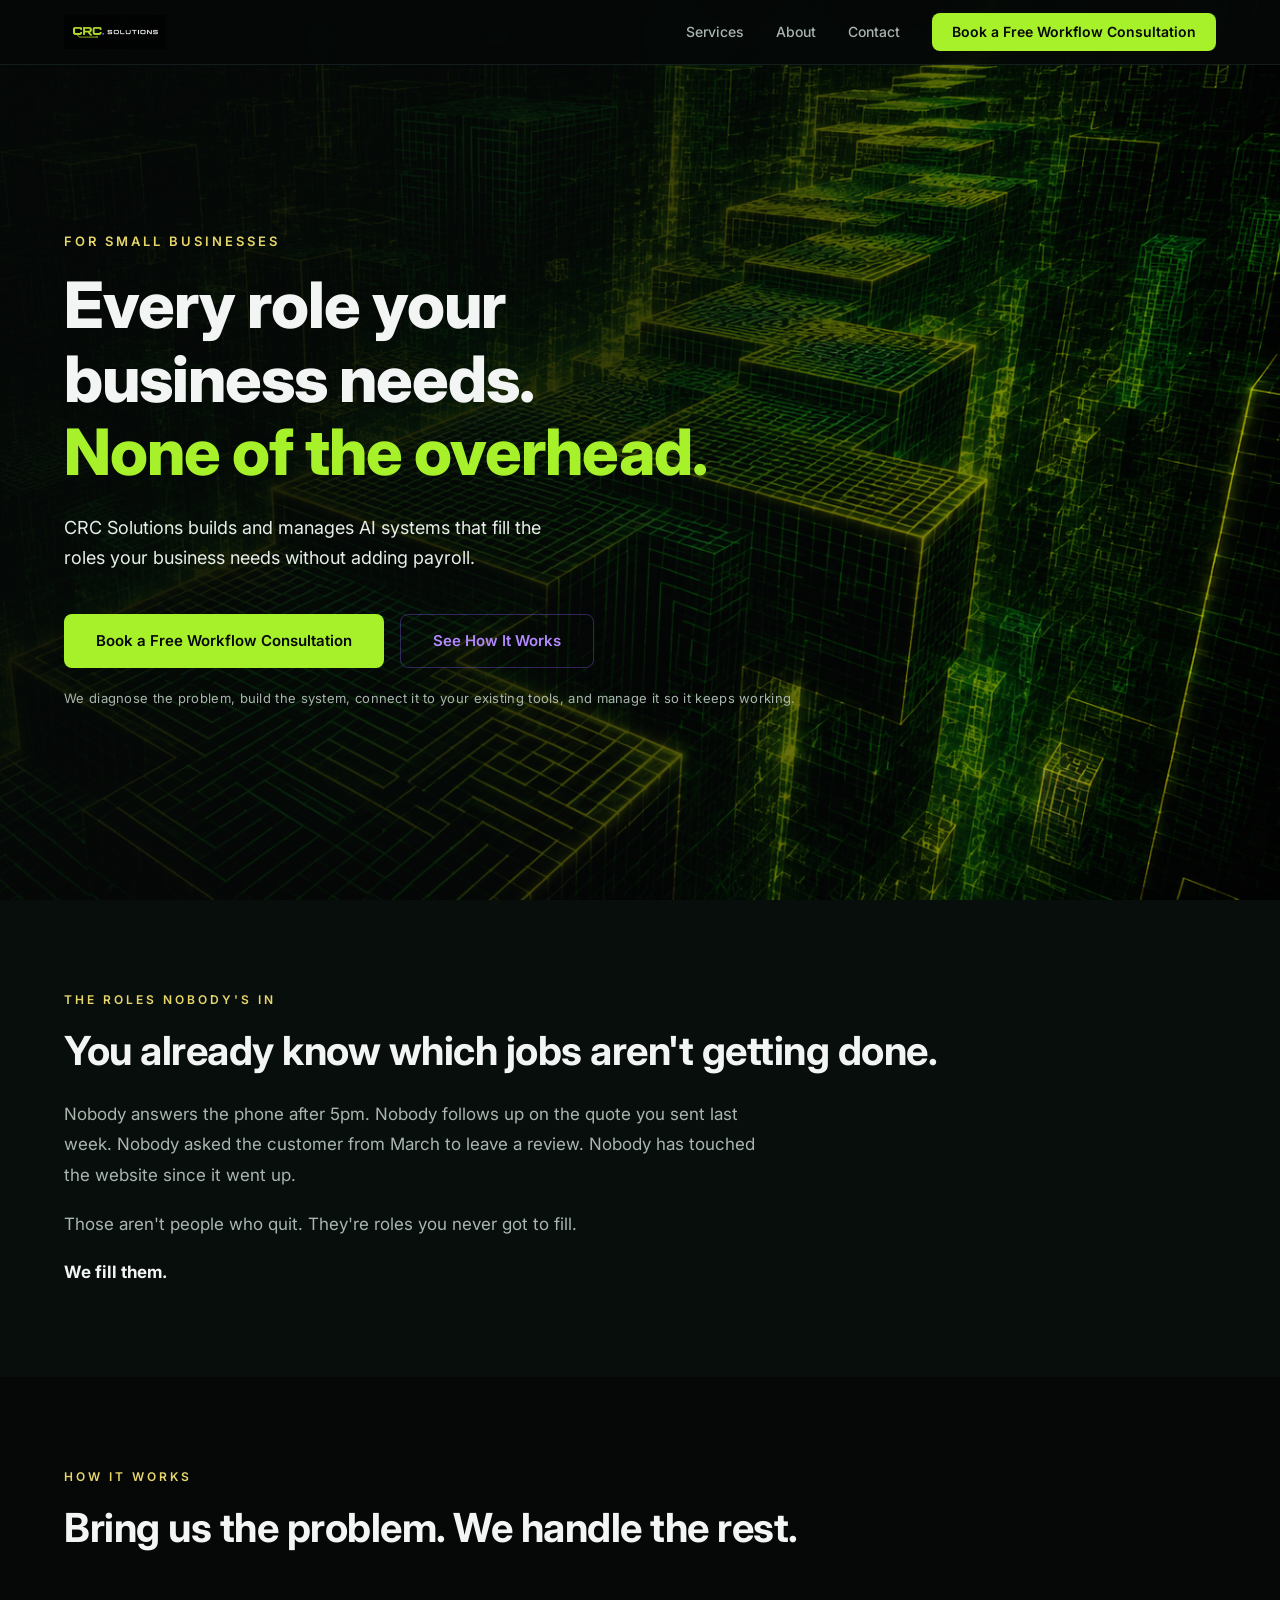
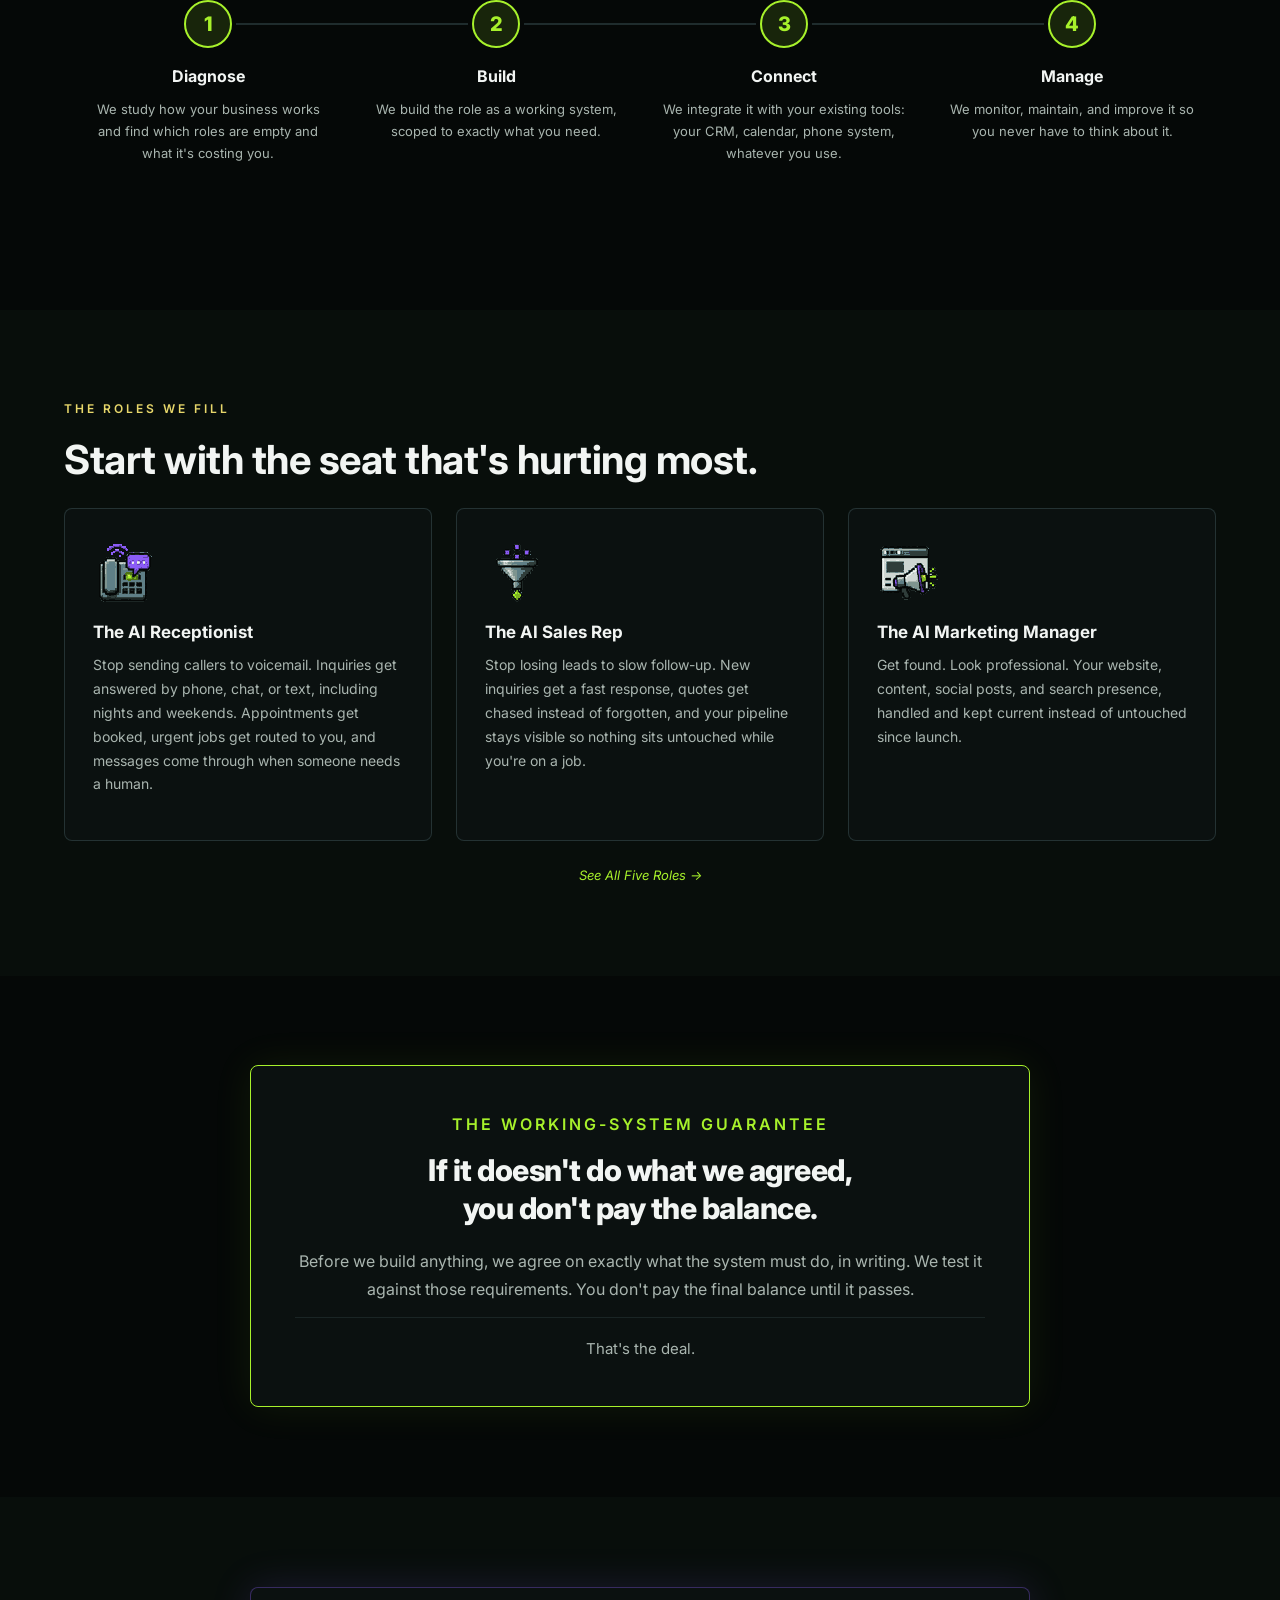
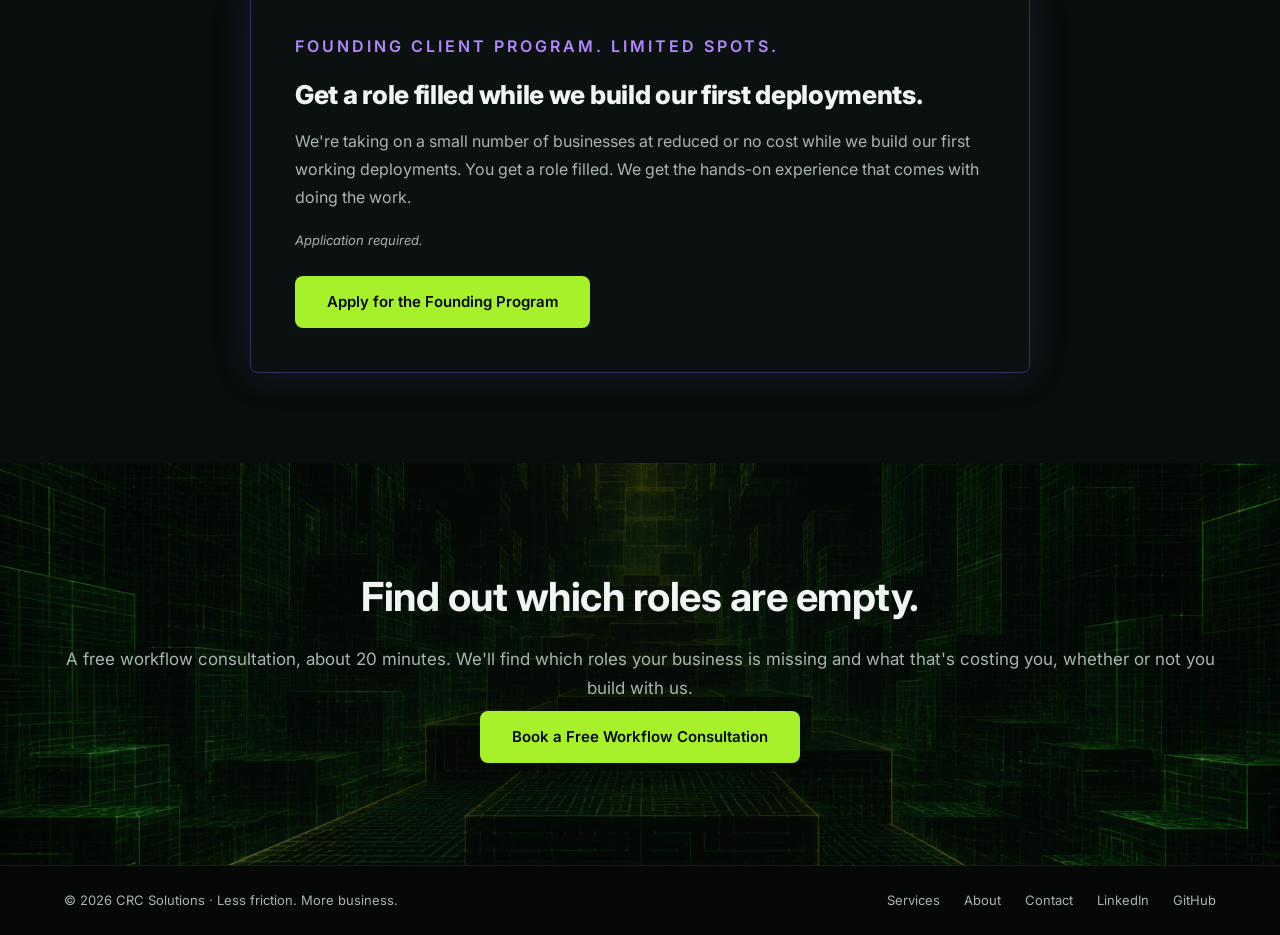
==== commit 92f843f9: "Hide the chat bubble unless the chat backend answers /health (GL-1) The live widget posted to chat.c" ====
--- a/website/index.html
+++ b/website/index.html
@@ -26,7 +26,6 @@
     "url": "https://crc-solutions.org",
     "description": "CRC Solutions builds and manages AI systems that fill the roles your business needs without adding payroll.",
     "slogan": "Every role your business needs. None of the overhead.",
-    "telephone": "+1-267-487-3609",
     "founder": { "@type": "Person", "name": "Carlos Roman-Conville" },
     "serviceType": ["AI Receptionist", "AI Sales Rep", "AI Account Manager", "AI Marketing Manager", "AI Accountant"],
     "areaServed": "US",
@@ -208,6 +207,6 @@
   <!-- Chat Widget -->
   <script src="site-config.js?v=2"></script>
   <script src="chat-widget.js"></script>
-  <script src="main.js?v=4"></script>
+  <script src="main.js?v=5"></script>
 </body>
 </html>
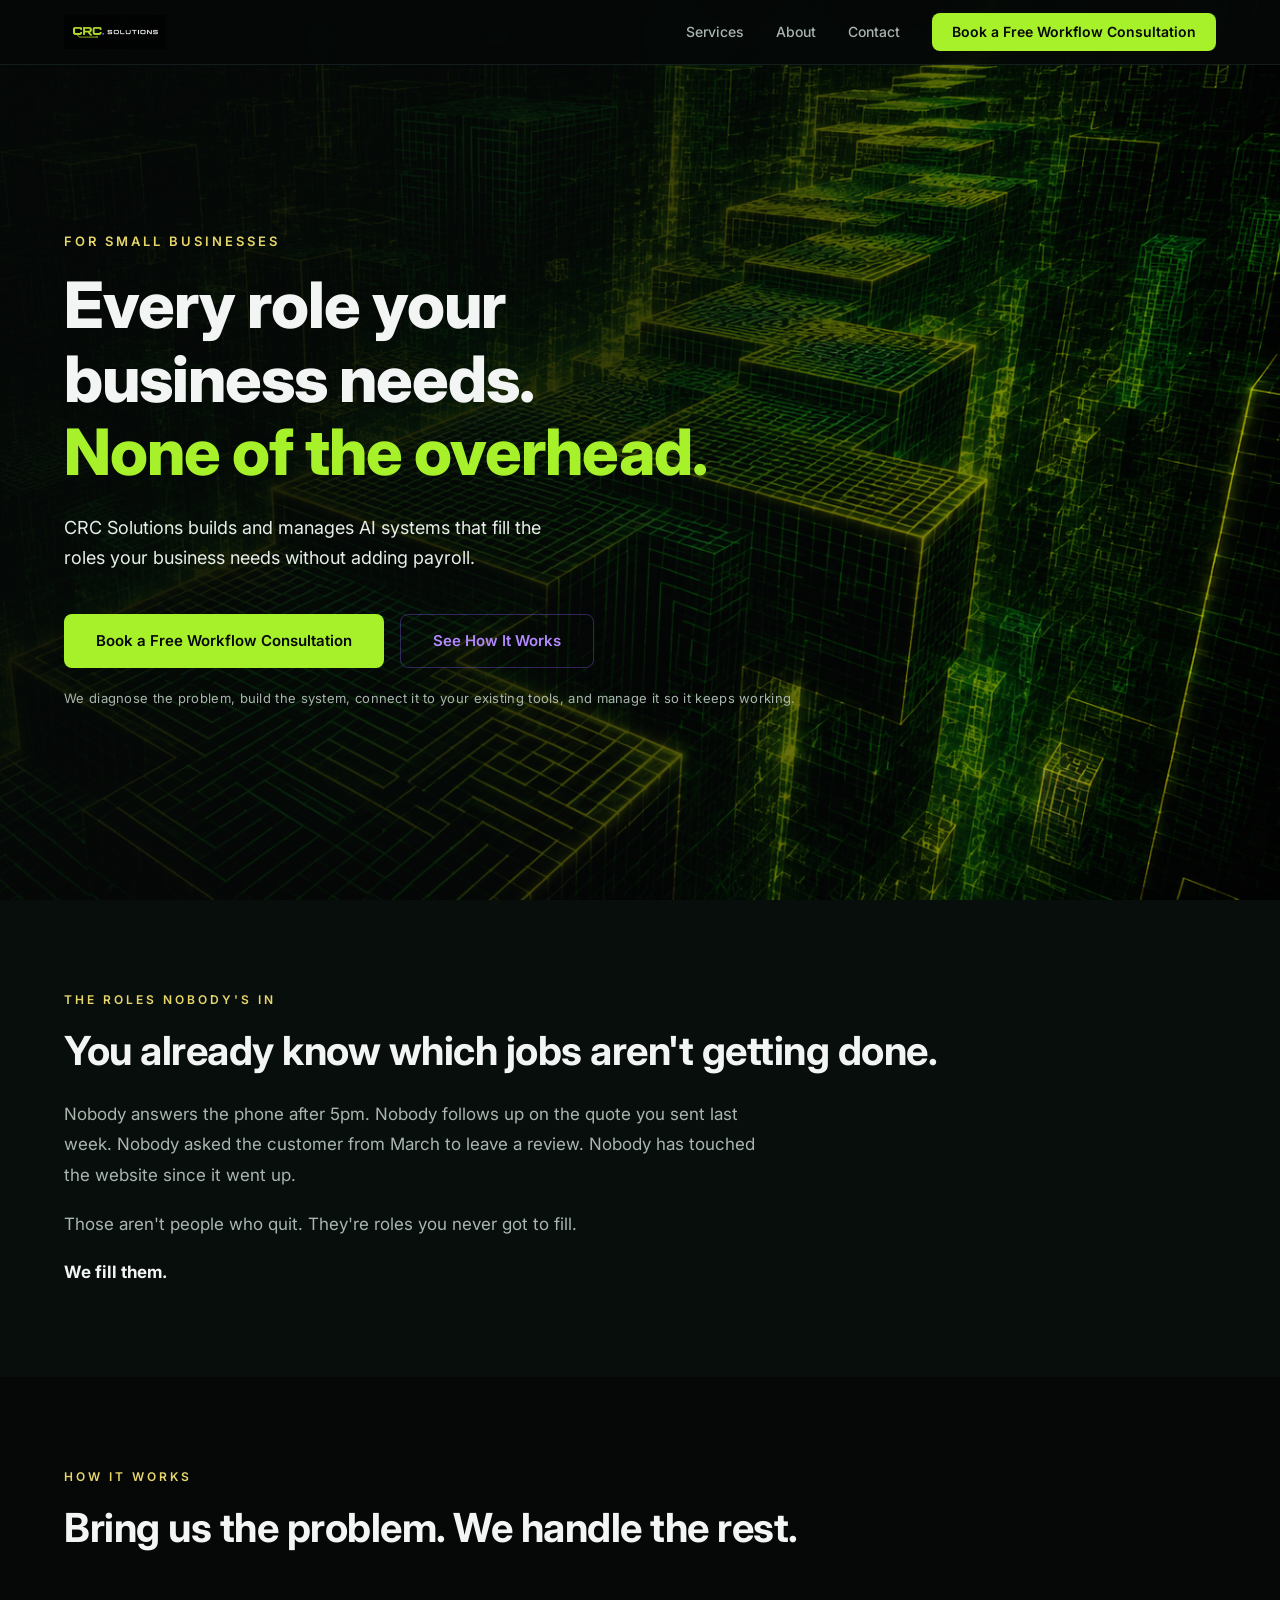
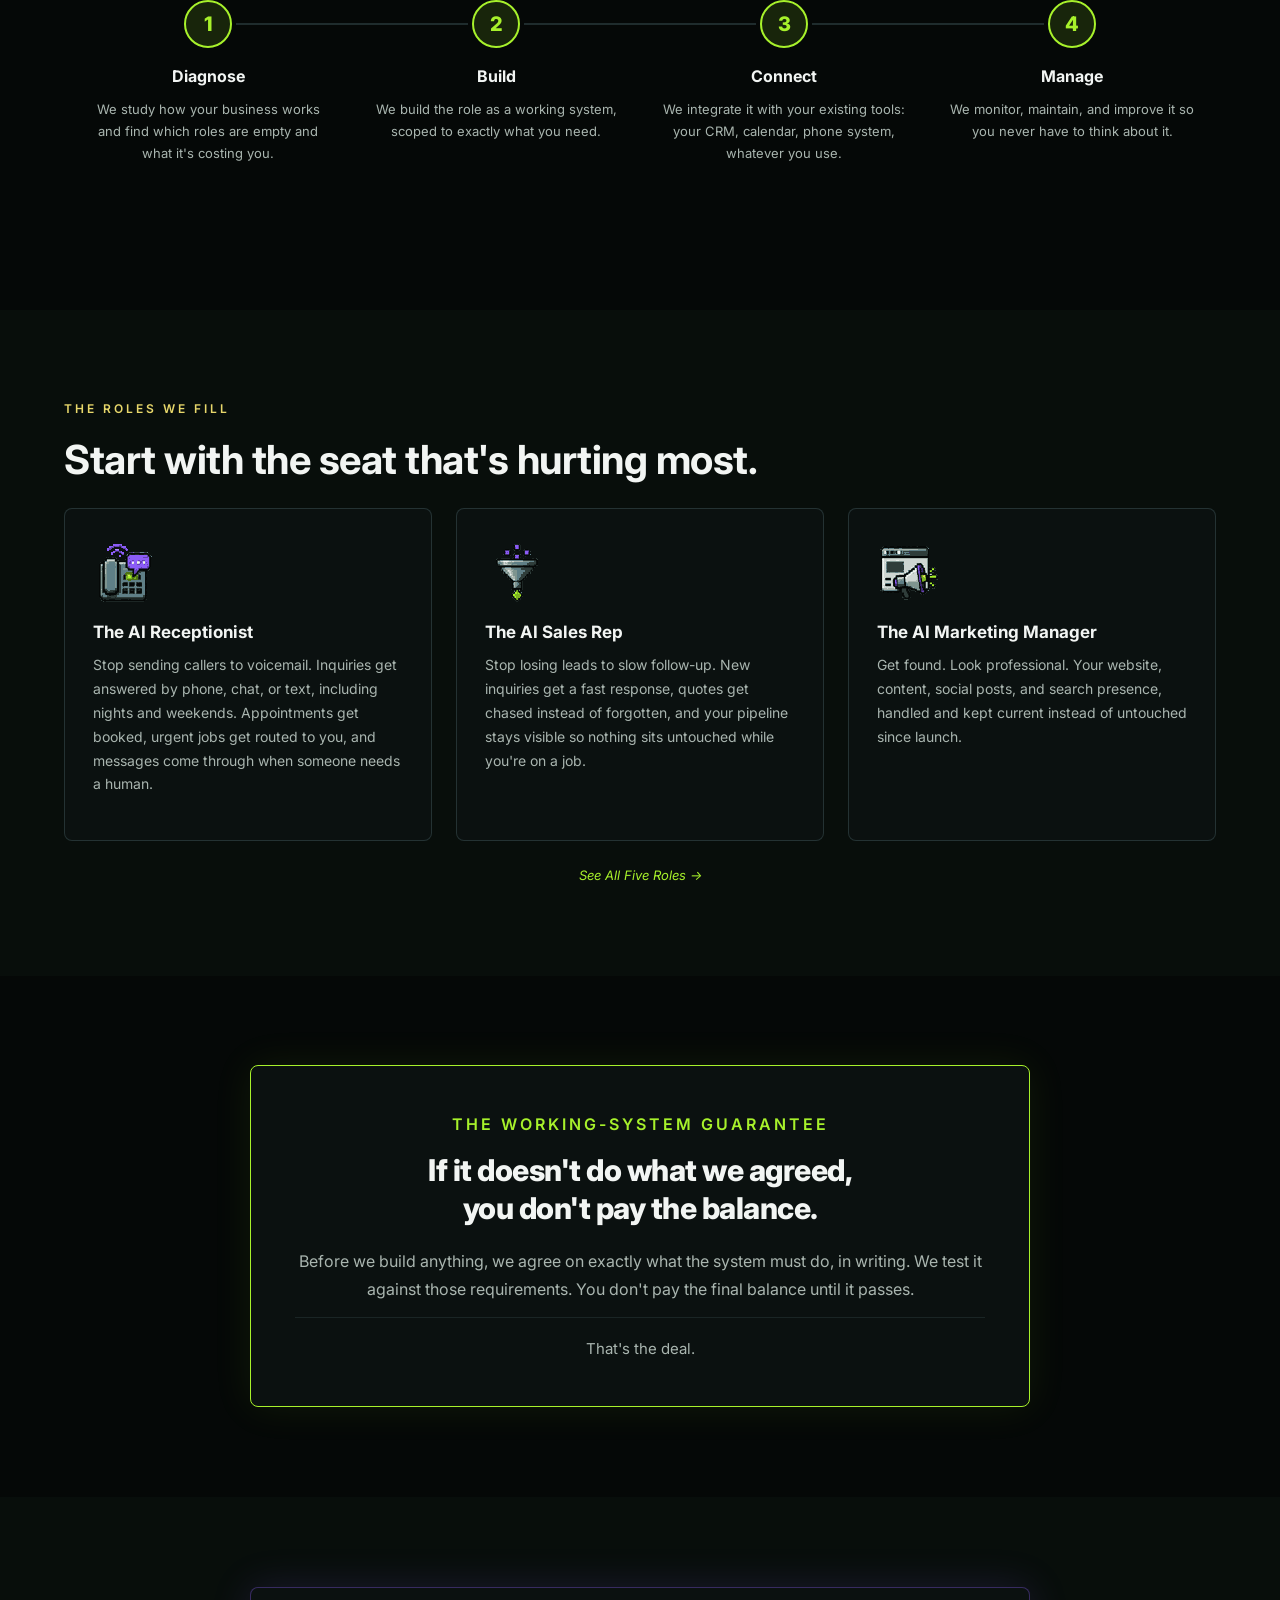
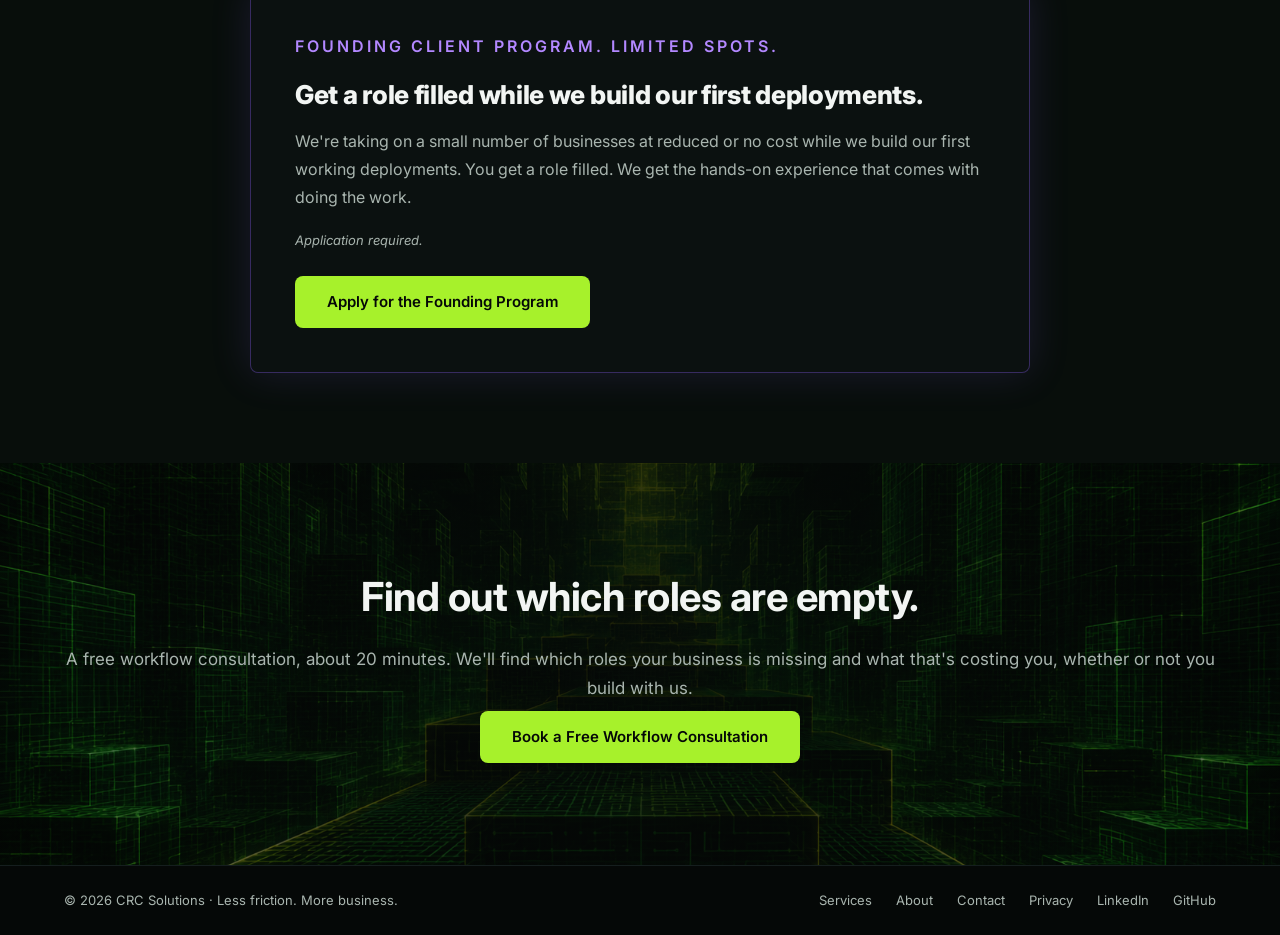
==== commit 1520bbb8: "New chat widget for the Receptionist web chat (GL-1 follow-up, GL-13) Replaces the old email-gated w" ====
--- a/website/index.html
+++ b/website/index.html
@@ -41,6 +41,7 @@
   <link rel="preconnect" href="https://fonts.gstatic.com" crossorigin>
   <link href="https://fonts.googleapis.com/css2?family=Inter:wght@400;500;600;700;800&display=swap" rel="stylesheet">
   <link rel="stylesheet" href="styles.css?v=13">
+  <link rel="stylesheet" href="chat-widget.css?v=1">
 </head>
 <body>
 
@@ -198,6 +199,7 @@
         <a href="services.html">Services</a>
         <a href="about.html">About</a>
         <a href="contact.html">Contact</a>
+        <a href="privacy.html">Privacy</a>
         <a href="https://www.linkedin.com/in/carlos-roman-conville-068781217/" target="_blank" rel="noopener">LinkedIn</a>
         <a href="https://github.com/Carlos-Roman-Conville" target="_blank" rel="noopener">GitHub</a>
       </div>
@@ -205,8 +207,8 @@
   </footer>
 
   <!-- Chat Widget -->
-  <script src="site-config.js?v=2"></script>
-  <script src="chat-widget.js"></script>
-  <script src="main.js?v=5"></script>
+  <script src="site-config.js?v=3"></script>
+  <script src="chat-widget.js?v=2"></script>
+  <script src="main.js?v=6"></script>
 </body>
 </html>
--- a/website/styles.css
+++ b/website/styles.css
@@ -1716,3 +1716,14 @@
   margin: 0;
 }
 .scope-note strong { color: var(--text-bright); }
+
+
+/* ===== Legal pages (privacy) ===== */
+.legal { max-width: 760px; }
+.legal h2 { font-size: 22px; margin: 36px 0 12px; color: var(--text-bright); }
+.legal p, .legal li { color: var(--text); font-size: 16px; }
+.legal p { margin-bottom: 14px; }
+.legal ul { margin: 0 0 14px 22px; }
+.legal li { margin-bottom: 8px; }
+.legal a { text-decoration: underline; }
+.legal-updated { color: var(--text-dim); font-size: 14px; }
--- a/website/chat-widget.css
+++ b/website/chat-widget.css
@@ -0,0 +1,215 @@
+/* CRC Solutions chat widget. Colours follow styles.css :root; contrast checked against
+   WCAG 2.2 AA (text 4.5:1, UI 3:1). Targets are at least 44px. No inline styles needed. */
+
+.crcw-root {
+  --crcw-bg: #0B1110;
+  --crcw-bg-2: #091110;
+  --crcw-bubble: #151E1B;
+  --crcw-text: #E8EDE9;
+  --crcw-dim: #A9B5AF;
+  --crcw-accent: #A7F12B;
+  --crcw-accent-hover: #C8FF3D;
+  --crcw-on-accent: #050807;
+  --crcw-border: rgba(95, 127, 134, 0.35);
+  --crcw-focus: #C8FF3D;
+  --crcw-error: #FCA5A5;
+  position: fixed;
+  right: 20px;
+  bottom: 20px;
+  z-index: 2147483000;
+  font-family: 'Inter', -apple-system, BlinkMacSystemFont, 'Segoe UI', Roboto, sans-serif;
+  font-size: 15px;
+  line-height: 1.5;
+  color: var(--crcw-text);
+}
+.crcw-root *, .crcw-root *::before, .crcw-root *::after { box-sizing: border-box; }
+.crcw-root button, .crcw-root input, .crcw-root textarea { font: inherit; color: inherit; }
+.crcw-root :focus-visible { outline: 3px solid var(--crcw-focus); outline-offset: 2px; }
+
+.crcw-sr {
+  position: absolute !important; width: 1px; height: 1px; padding: 0; margin: -1px;
+  overflow: hidden; clip: rect(0 0 0 0); white-space: nowrap; border: 0;
+}
+
+/* Launcher */
+.crcw-launcher {
+  display: inline-flex; align-items: center; gap: 10px;
+  min-height: 56px; padding: 0 20px 0 16px;
+  border: 0; border-radius: 28px; cursor: pointer;
+  background: var(--crcw-accent); color: var(--crcw-on-accent);
+  font-weight: 600; box-shadow: 0 10px 30px rgba(0, 0, 0, 0.45);
+  transition: background 0.15s, transform 0.15s;
+}
+.crcw-launcher:hover { background: var(--crcw-accent-hover); transform: translateY(-1px); }
+.crcw-launcher svg { width: 24px; height: 24px; fill: none; stroke: currentColor; stroke-width: 2; stroke-linejoin: round; }
+.crcw-is-open .crcw-launcher { display: none; }
+
+/* Panel */
+.crcw-panel {
+  display: flex; flex-direction: column;
+  width: 400px; max-width: calc(100vw - 32px);
+  height: 620px; max-height: calc(100vh - 40px);
+  background: var(--crcw-bg);
+  border: 1px solid var(--crcw-border); border-radius: 16px;
+  box-shadow: 0 20px 60px rgba(0, 0, 0, 0.6);
+  overflow: hidden;
+  animation: crcw-in 0.18s ease-out;
+}
+.crcw-panel[hidden] { display: none; }
+@keyframes crcw-in { from { opacity: 0; transform: translateY(8px); } to { opacity: 1; transform: none; } }
+
+.crcw-head {
+  display: flex; align-items: center; gap: 8px;
+  padding: 12px 10px 12px 18px;
+  border-bottom: 1px solid var(--crcw-border);
+  background: var(--crcw-bg-2);
+}
+.crcw-head-text { flex: 1; min-width: 0; }
+.crcw-title { margin: 0; font-size: 16px; font-weight: 700; display: flex; align-items: center; gap: 8px; }
+.crcw-badge {
+  font-size: 11px; font-weight: 700; letter-spacing: 0.05em;
+  padding: 1px 7px; border-radius: 999px;
+  background: rgba(167, 241, 43, 0.14); color: var(--crcw-accent); border: 1px solid rgba(167, 241, 43, 0.4);
+}
+.crcw-sub { margin: 2px 0 0; font-size: 12px; color: var(--crcw-dim); }
+.crcw-head-btn {
+  min-height: 44px; padding: 0 12px; border-radius: 22px; cursor: pointer;
+  background: transparent; border: 1px solid var(--crcw-border); color: var(--crcw-text);
+  font-size: 13px; font-weight: 600; white-space: nowrap;
+}
+.crcw-head-btn:hover { border-color: var(--crcw-accent); color: var(--crcw-accent); }
+.crcw-icon-btn {
+  display: inline-flex; align-items: center; justify-content: center;
+  width: 44px; height: 44px; border: 0; border-radius: 22px; cursor: pointer;
+  background: transparent; color: var(--crcw-dim);
+}
+.crcw-icon-btn:hover { color: var(--crcw-text); background: rgba(255, 255, 255, 0.06); }
+.crcw-icon-btn svg { width: 20px; height: 20px; fill: none; stroke: currentColor; stroke-width: 2; stroke-linecap: round; stroke-linejoin: round; }
+
+/* Conversation */
+.crcw-log {
+  flex: 1; overflow-y: auto; overscroll-behavior: contain;
+  padding: 16px; display: flex; flex-direction: column; gap: 10px;
+}
+.crcw-msg { display: flex; flex-direction: column; max-width: 88%; }
+.crcw-bot { align-self: flex-start; }
+.crcw-user { align-self: flex-end; align-items: flex-end; }
+.crcw-bubble {
+  padding: 10px 14px; border-radius: 16px; overflow-wrap: anywhere;
+  animation: crcw-in 0.15s ease-out;
+}
+.crcw-bot .crcw-bubble { background: var(--crcw-bubble); border-bottom-left-radius: 4px; }
+.crcw-user .crcw-bubble { background: var(--crcw-accent); color: var(--crcw-on-accent); border-bottom-right-radius: 4px; }
+.crcw-greeting .crcw-bubble { border: 1px solid rgba(167, 241, 43, 0.25); }
+
+.crcw-typing { display: inline-flex; align-items: center; gap: 5px; }
+.crcw-dot { width: 7px; height: 7px; border-radius: 50%; background: var(--crcw-dim); animation: crcw-bounce 1.2s infinite; }
+.crcw-dot:nth-child(2) { animation-delay: 0.15s; }
+.crcw-dot:nth-child(3) { animation-delay: 0.3s; }
+.crcw-status { margin-left: 6px; font-size: 13px; color: var(--crcw-dim); }
+.crcw-status:empty { display: none; }
+@keyframes crcw-bounce { 0%, 60%, 100% { transform: translateY(0); } 30% { transform: translateY(-5px); } }
+
+.crcw-chips, .crcw-slots { display: flex; flex-wrap: wrap; gap: 8px; }
+.crcw-chip, .crcw-slot {
+  min-height: 44px; padding: 8px 14px; border-radius: 22px; cursor: pointer; text-align: left;
+  background: transparent; border: 1px solid rgba(167, 241, 43, 0.55); color: var(--crcw-accent);
+  font-size: 14px; font-weight: 500;
+}
+.crcw-chip:hover, .crcw-slot:hover { background: rgba(167, 241, 43, 0.12); }
+.crcw-chip-strong { background: var(--crcw-accent); color: var(--crcw-on-accent); border-color: var(--crcw-accent); font-weight: 600; }
+.crcw-chip-strong:hover { background: var(--crcw-accent-hover); }
+.crcw-slots { display: grid; grid-template-columns: repeat(auto-fill, minmax(150px, 1fr)); }
+.crcw-slot { border-radius: 10px; color: var(--crcw-text); border-color: var(--crcw-border); }
+.crcw-slot:hover { border-color: var(--crcw-accent); color: var(--crcw-accent); }
+
+.crcw-booked {
+  display: flex; flex-direction: column; gap: 2px;
+  padding: 12px 14px; border-radius: 12px;
+  background: rgba(167, 241, 43, 0.1); border: 1px solid rgba(167, 241, 43, 0.5);
+}
+.crcw-booked strong { color: var(--crcw-accent); }
+
+.crcw-feedback { display: flex; gap: 2px; margin-top: 2px; }
+.crcw-feedback .crcw-icon-btn { width: 36px; height: 36px; }
+.crcw-feedback .crcw-icon-btn svg { width: 16px; height: 16px; fill: currentColor; stroke: none; }
+
+.crcw-error {
+  padding: 10px 12px; border-radius: 10px; font-size: 14px;
+  background: rgba(252, 165, 165, 0.08); border: 1px solid rgba(252, 165, 165, 0.4); color: var(--crcw-error);
+}
+.crcw-error a { color: var(--crcw-accent); }
+.crcw-link-btn {
+  background: none; border: 0; padding: 0; cursor: pointer;
+  color: var(--crcw-accent); text-decoration: underline; font-size: inherit;
+  min-height: 24px;
+}
+.crcw-dim { color: var(--crcw-dim); font-size: 13px; }
+
+/* Hand-off form */
+.crcw-handoff {
+  display: flex; flex-direction: column; gap: 6px;
+  padding: 14px; border-radius: 12px; background: var(--crcw-bg-2); border: 1px solid var(--crcw-border);
+}
+.crcw-handoff-title { margin: 0 0 4px; font-size: 14px; }
+.crcw-handoff label { font-size: 13px; color: var(--crcw-dim); }
+.crcw-handoff input, .crcw-handoff textarea {
+  width: 100%; min-height: 44px; padding: 10px 12px; border-radius: 8px;
+  background: var(--crcw-bg); border: 1px solid var(--crcw-border); font-size: 16px;
+}
+.crcw-handoff textarea { resize: vertical; }
+.crcw-handoff-actions { display: flex; align-items: center; gap: 16px; margin-top: 6px; }
+.crcw-primary {
+  min-height: 44px; padding: 0 18px; border: 0; border-radius: 22px; cursor: pointer;
+  background: var(--crcw-accent); color: var(--crcw-on-accent); font-weight: 600;
+}
+.crcw-primary:disabled { opacity: 0.6; cursor: progress; }
+.crcw-hp { position: absolute; left: -9999px; width: 1px; height: 1px; overflow: hidden; }
+
+/* Composer */
+.crcw-verify:empty { display: none; }
+.crcw-verify { padding: 0 16px; }
+.crcw-composer {
+  display: flex; align-items: flex-end; gap: 8px;
+  padding: 10px 12px; border-top: 1px solid var(--crcw-border); background: var(--crcw-bg-2);
+}
+.crcw-input {
+  flex: 1; min-height: 44px; max-height: 120px; resize: none;
+  padding: 10px 14px; border-radius: 22px;
+  background: var(--crcw-bg); border: 1px solid var(--crcw-border);
+  font-size: 16px; /* 16px stops iOS zooming into the field */
+}
+.crcw-input::placeholder { color: var(--crcw-dim); opacity: 1; }
+.crcw-send {
+  width: 44px; height: 44px; flex-shrink: 0; border: 0; border-radius: 22px; cursor: pointer;
+  display: inline-flex; align-items: center; justify-content: center;
+  background: var(--crcw-accent); color: var(--crcw-on-accent);
+}
+.crcw-send:hover { background: var(--crcw-accent-hover); }
+.crcw-send:disabled { opacity: 0.55; cursor: progress; }
+.crcw-send svg { width: 20px; height: 20px; fill: currentColor; }
+.crcw-foot { margin: 0; padding: 6px 14px 10px; font-size: 12px; color: var(--crcw-dim); background: var(--crcw-bg-2); text-align: center; }
+.crcw-foot a { color: var(--crcw-accent); text-decoration: underline; }
+.crcw-foot .crcw-link-btn { font-size: 12px; }
+
+/* Phones: the panel takes the whole screen. */
+@media (max-width: 520px) {
+  .crcw-root { right: 16px; bottom: 16px; }
+  .crcw-is-open { inset: 0; right: 0; bottom: 0; }
+  .crcw-panel {
+    width: 100vw; max-width: 100vw; height: 100vh; height: 100dvh; max-height: none;
+    border-radius: 0; border: 0;
+    padding-bottom: env(safe-area-inset-bottom);
+  }
+  .crcw-launcher-label { display: none; }
+  .crcw-launcher { width: 56px; padding: 0; justify-content: center; }
+  .crcw-head-btn { padding: 0 10px; font-size: 12px; }
+}
+
+@media (prefers-reduced-motion: reduce) {
+  .crcw-root *, .crcw-root *::before, .crcw-root *::after { animation: none !important; transition: none !important; }
+}
+
+@media (forced-colors: active) {
+  .crcw-launcher, .crcw-send, .crcw-primary, .crcw-chip, .crcw-slot { border: 1px solid ButtonText; }
+}
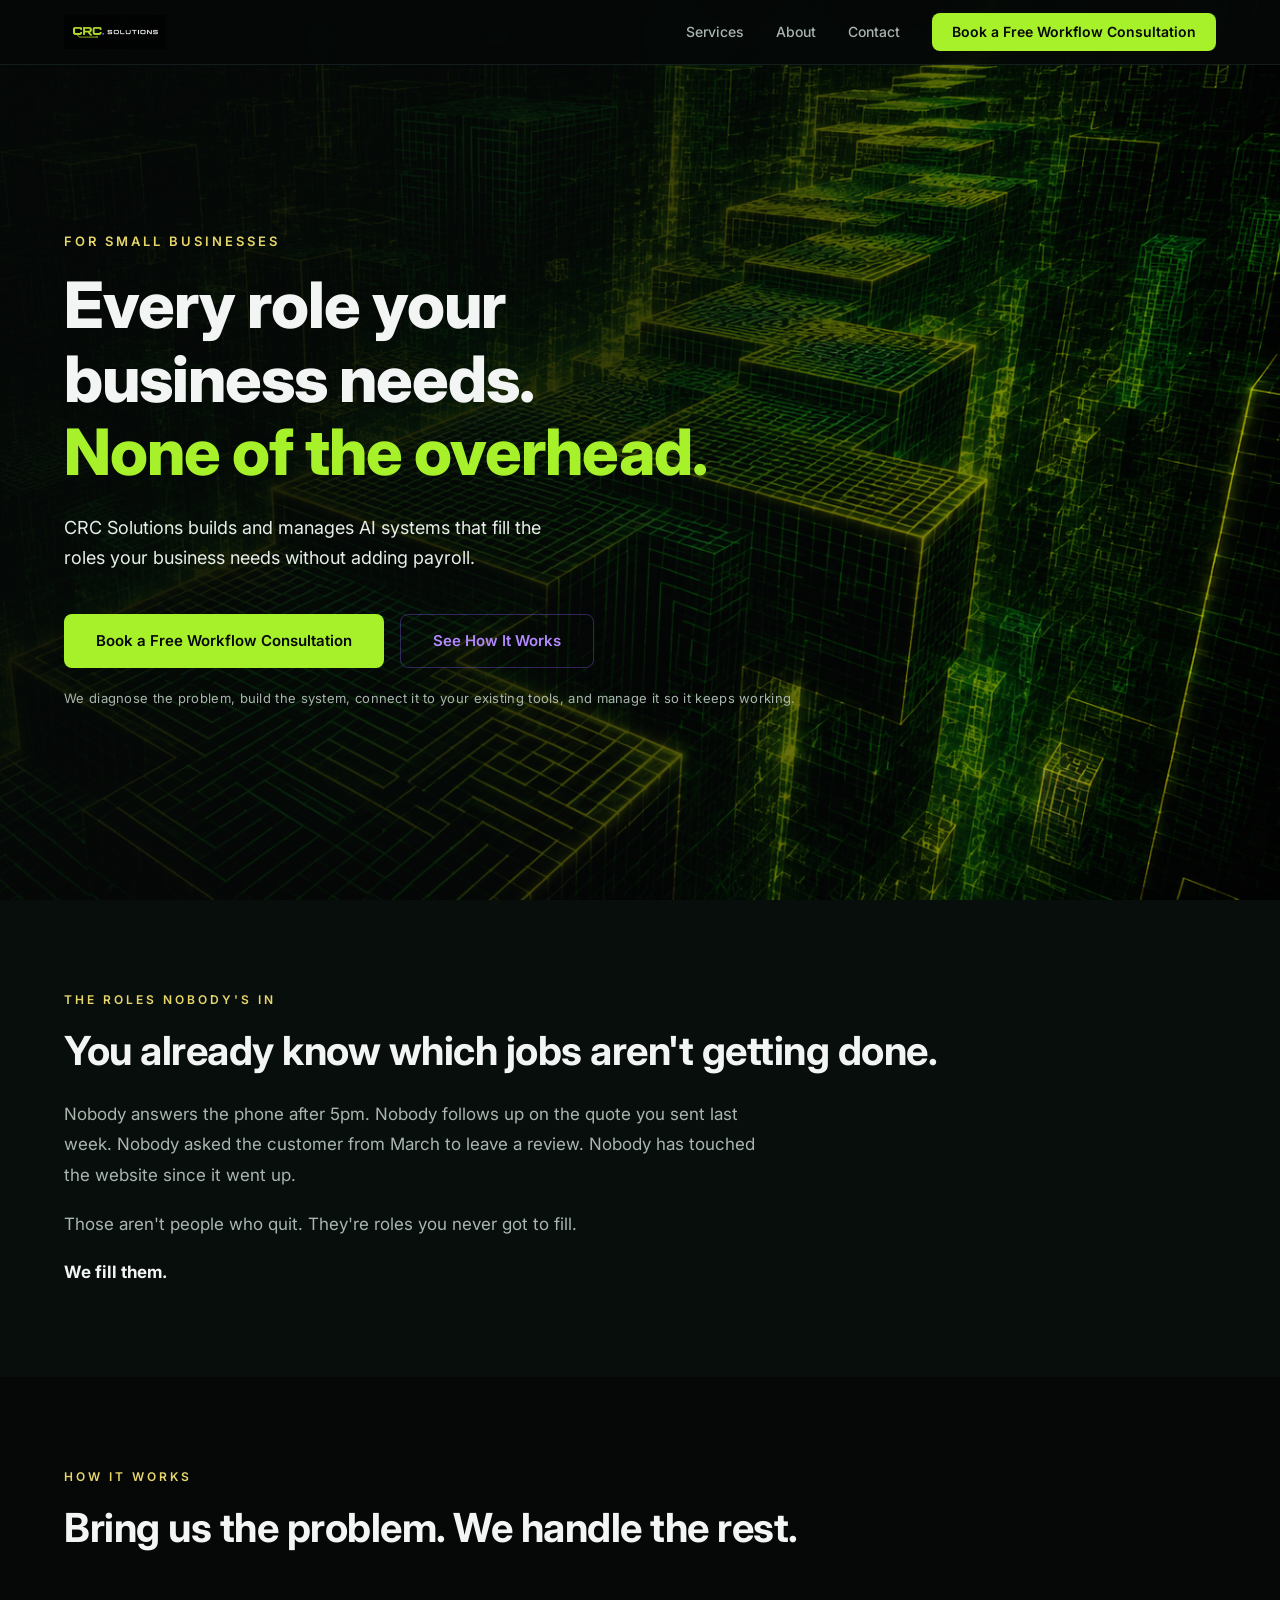
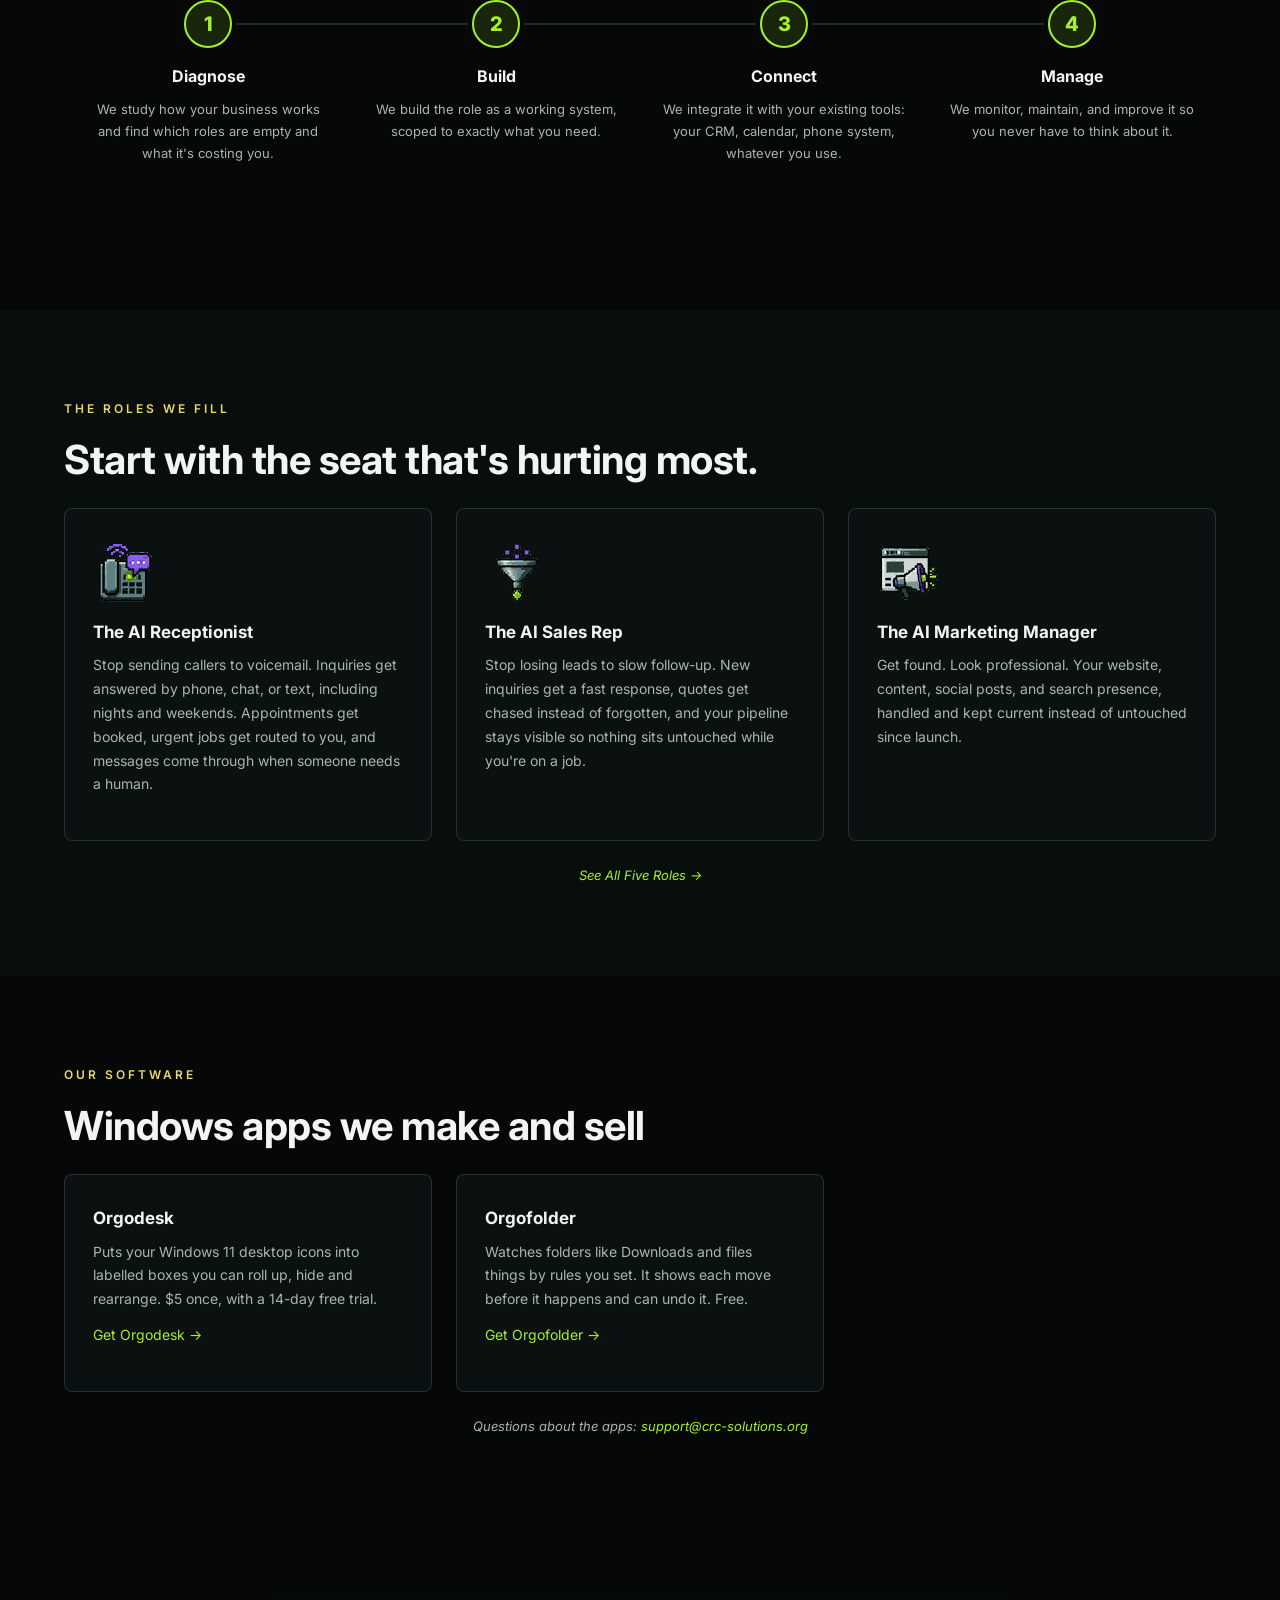
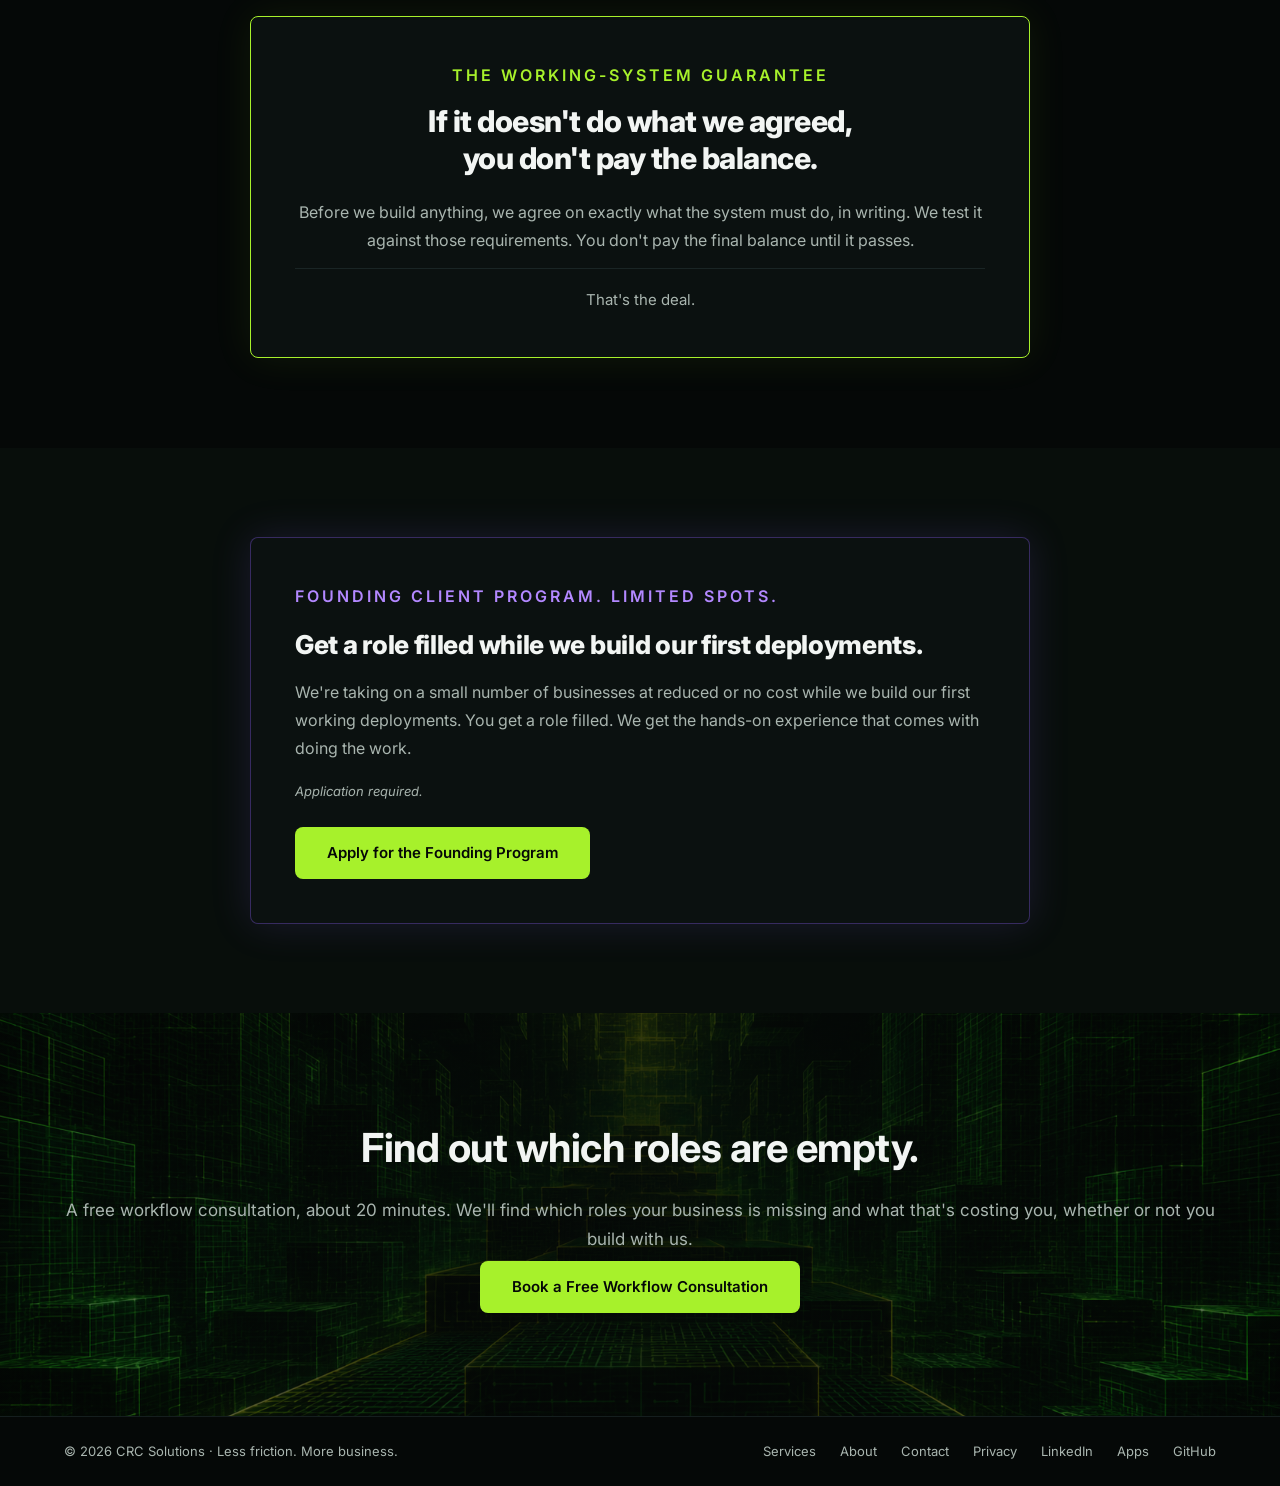
==== commit 86420460: "feat(site): add the Orgodesk and Orgofolder apps section, an Apps footer link and app support email " ====
--- a/website/index.html
+++ b/website/index.html
@@ -33,6 +33,7 @@
     "sameAs": [
       "https://www.linkedin.com/in/carlos-roman-conville-068781217/",
       "https://github.com/Carlos-Roman-Conville",
+      "https://rexochango.gumroad.com/",
       "https://www.upwork.com/freelancers/~019b245e83c21e9b37"
     ]
   }
@@ -152,6 +153,27 @@
     </div>
   </section>
 
+  <!-- Apps -->
+  <section class="section" id="apps">
+    <div class="container">
+      <p class="section-tag">Our Software</p>
+      <h2 class="section-title">Windows apps we make and sell</h2>
+      <div class="cat-grid">
+        <div class="service-outcome-card fade-up">
+          <h3>Orgodesk</h3>
+          <p>Puts your Windows 11 desktop icons into labelled boxes you can roll up, hide and rearrange. $5 once, with a 14-day free trial.</p>
+          <p><a href="https://rexochango.gumroad.com/l/orgodesk" target="_blank" rel="noopener">Get Orgodesk &rarr;</a></p>
+        </div>
+        <div class="service-outcome-card fade-up">
+          <h3>Orgofolder</h3>
+          <p>Watches folders like Downloads and files things by rules you set. It shows each move before it happens and can undo it. Free.</p>
+          <p><a href="https://rexochango.gumroad.com/" target="_blank" rel="noopener">Get Orgofolder &rarr;</a></p>
+        </div>
+      </div>
+      <p class="service-supporting-note fade-up">Questions about the apps: <a href="mailto:support@crc-solutions.org">support@crc-solutions.org</a></p>
+    </div>
+  </section>
+
   <!-- Working-System Guarantee -->
   <section class="section" id="guarantee">
     <div class="container">
@@ -201,6 +223,7 @@
         <a href="contact.html">Contact</a>
         <a href="privacy.html">Privacy</a>
         <a href="https://www.linkedin.com/in/carlos-roman-conville-068781217/" target="_blank" rel="noopener">LinkedIn</a>
+        <a href="https://rexochango.gumroad.com/" target="_blank" rel="noopener">Apps</a>
         <a href="https://github.com/Carlos-Roman-Conville" target="_blank" rel="noopener">GitHub</a>
       </div>
     </div>
@@ -208,7 +231,7 @@
 
   <!-- Chat Widget -->
   <script src="site-config.js?v=3"></script>
-  <script src="chat-widget.js?v=2"></script>
+  <script src="chat-widget.js?v=3"></script>
   <script src="main.js?v=6"></script>
 </body>
 </html>
--- a/website/chat-widget.css
+++ b/website/chat-widget.css
@@ -119,7 +119,10 @@
 .crcw-chip:hover, .crcw-slot:hover { background: rgba(167, 241, 43, 0.12); }
 .crcw-chip-strong { background: var(--crcw-accent); color: var(--crcw-on-accent); border-color: var(--crcw-accent); font-weight: 600; }
 .crcw-chip-strong:hover { background: var(--crcw-accent-hover); }
-.crcw-slots { display: grid; grid-template-columns: repeat(auto-fill, minmax(150px, 1fr)); }
+.crcw-slot-box { display: flex; flex-direction: column; gap: 6px; }
+.crcw-slot-day { margin: 4px 0 0; font-size: 13px; font-weight: 600; color: var(--crcw-dim); }
+.crcw-slots { display: grid; grid-template-columns: repeat(auto-fill, minmax(96px, 1fr)); }
+.crcw-slot { text-align: center; }
 .crcw-slot { border-radius: 10px; color: var(--crcw-text); border-color: var(--crcw-border); }
 .crcw-slot:hover { border-color: var(--crcw-accent); color: var(--crcw-accent); }
 
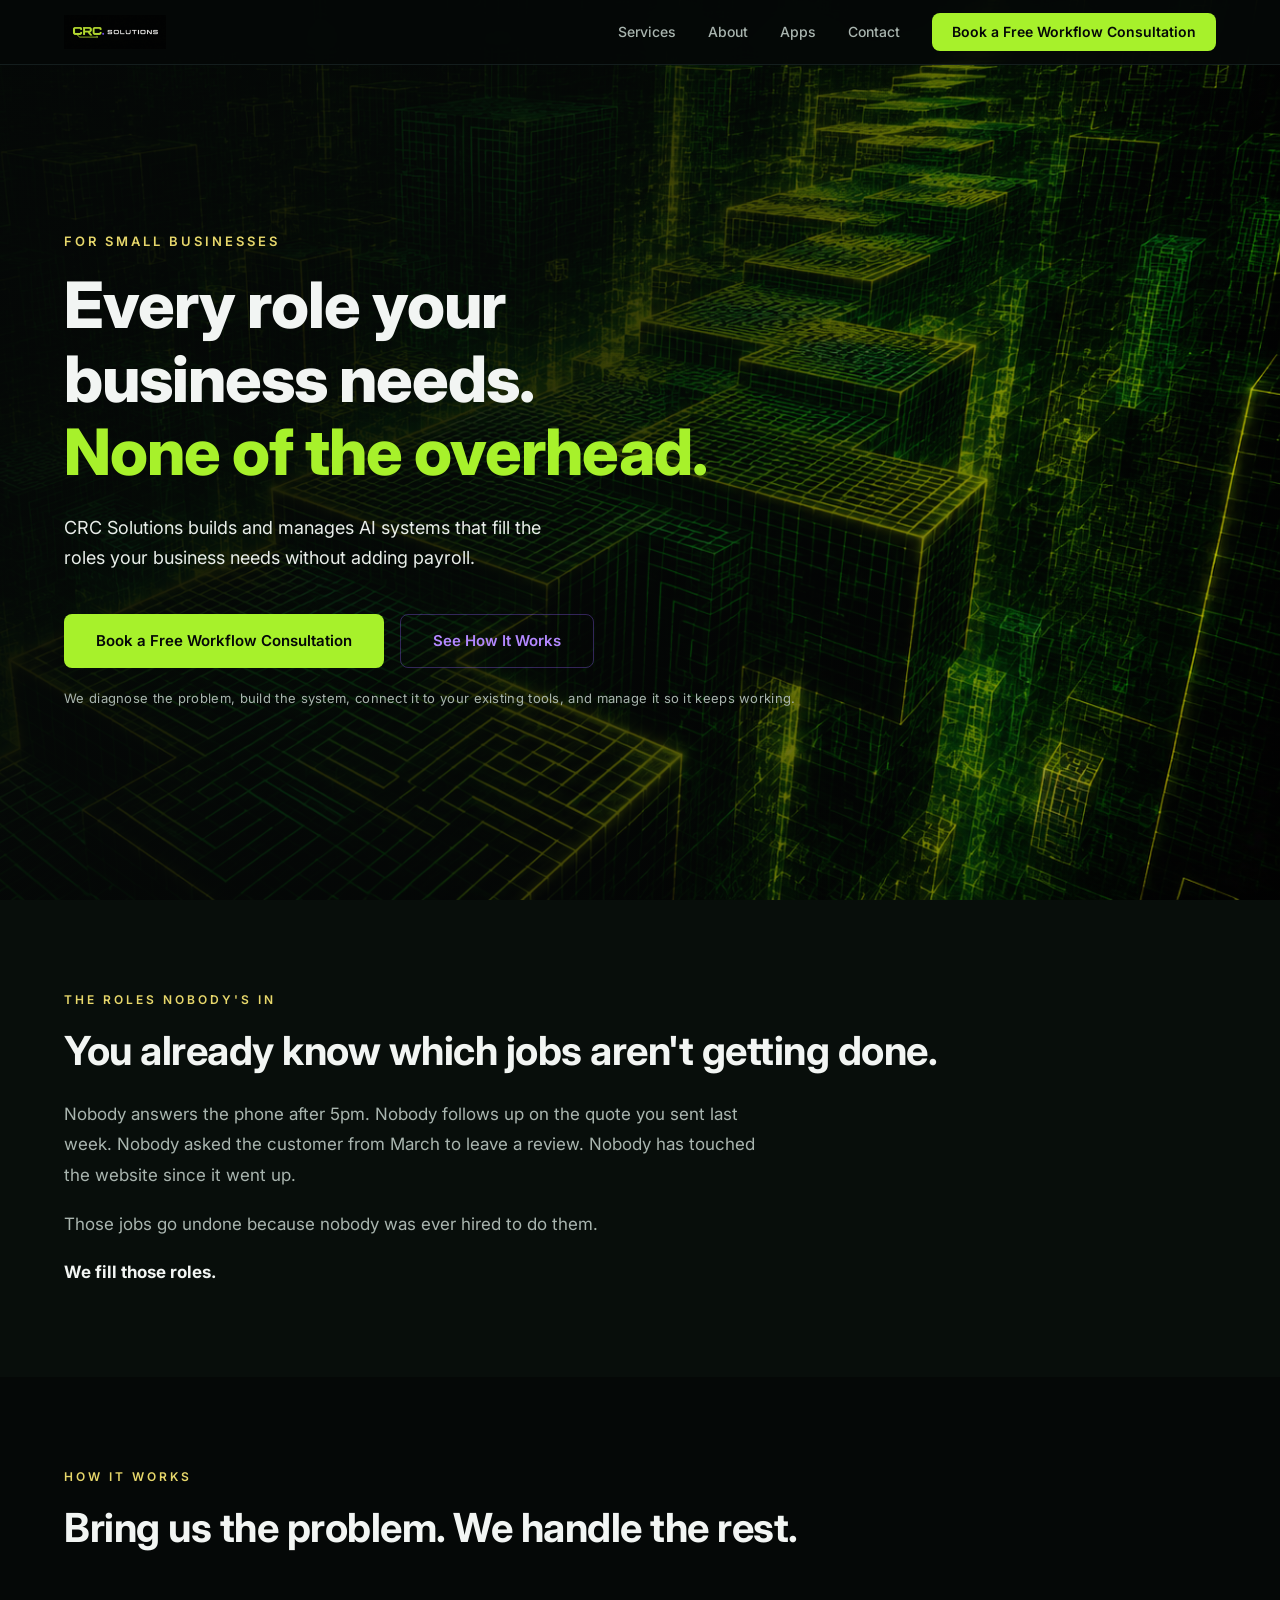
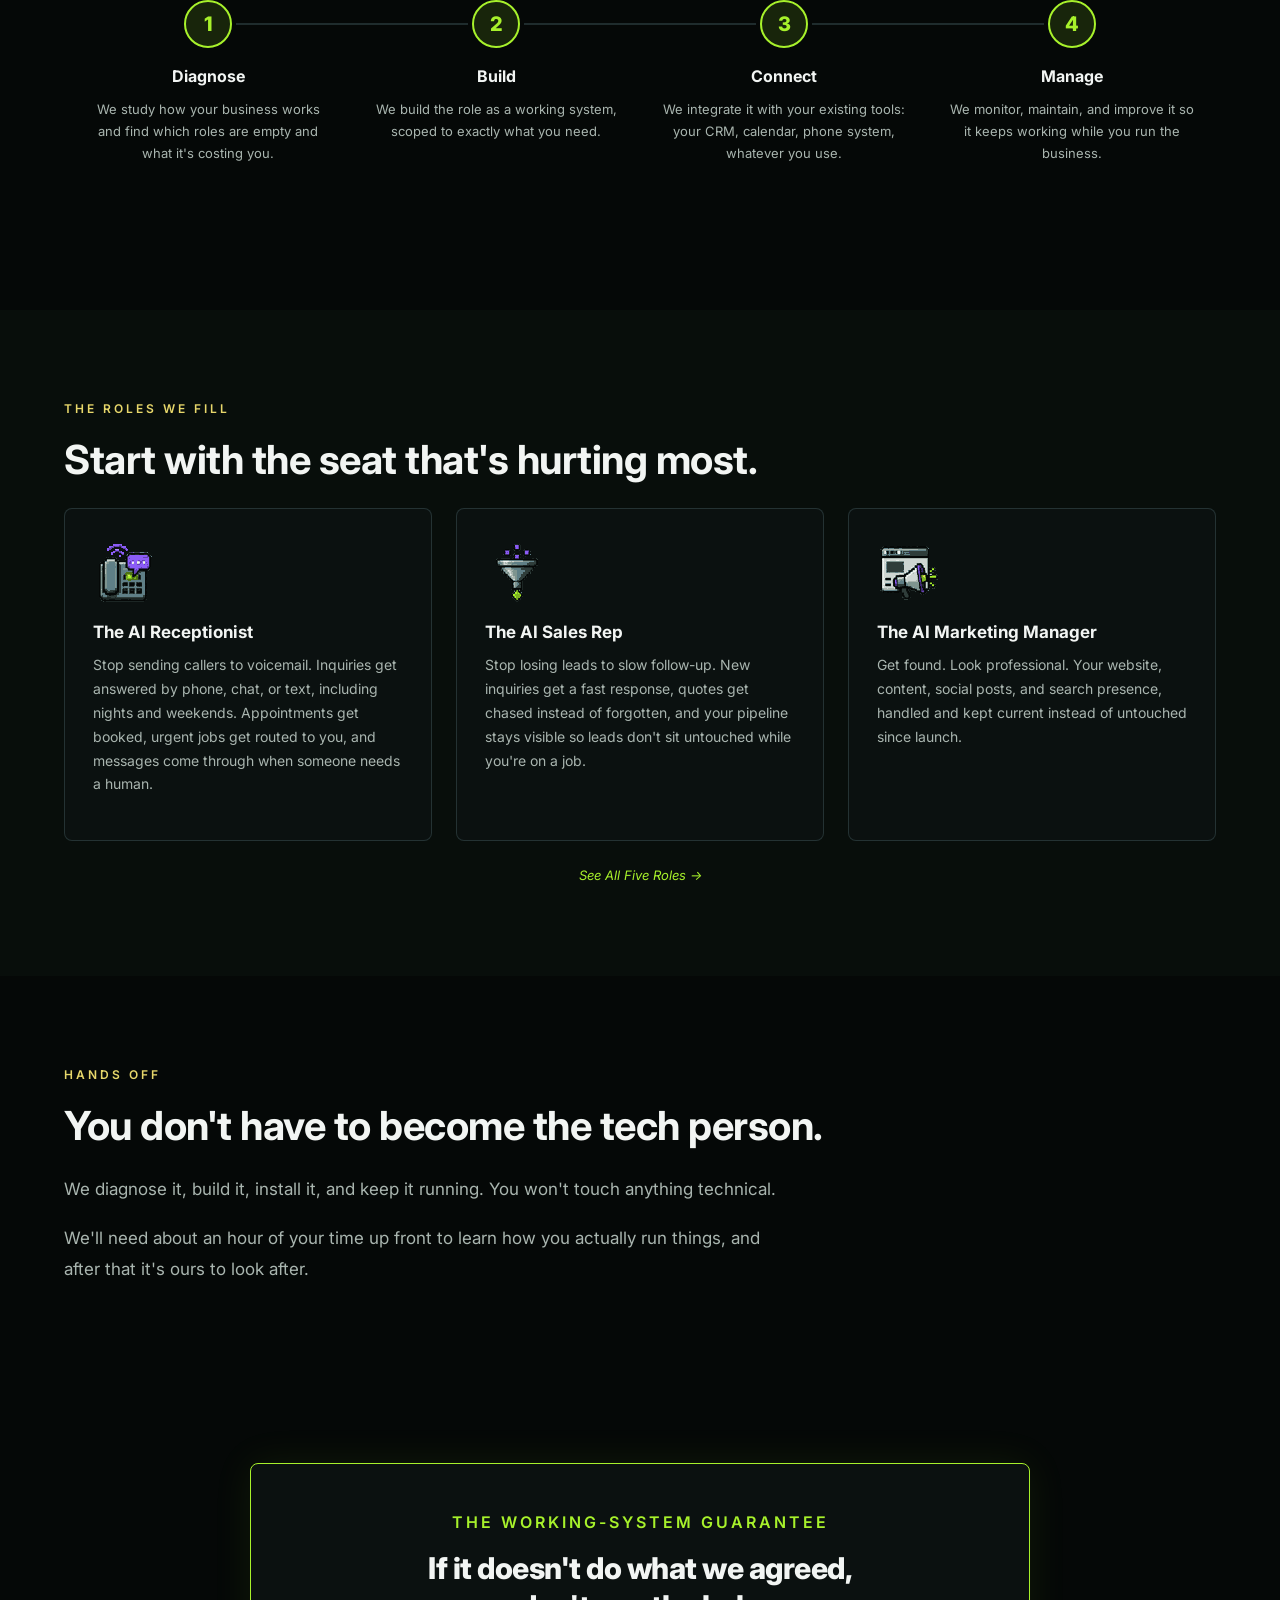
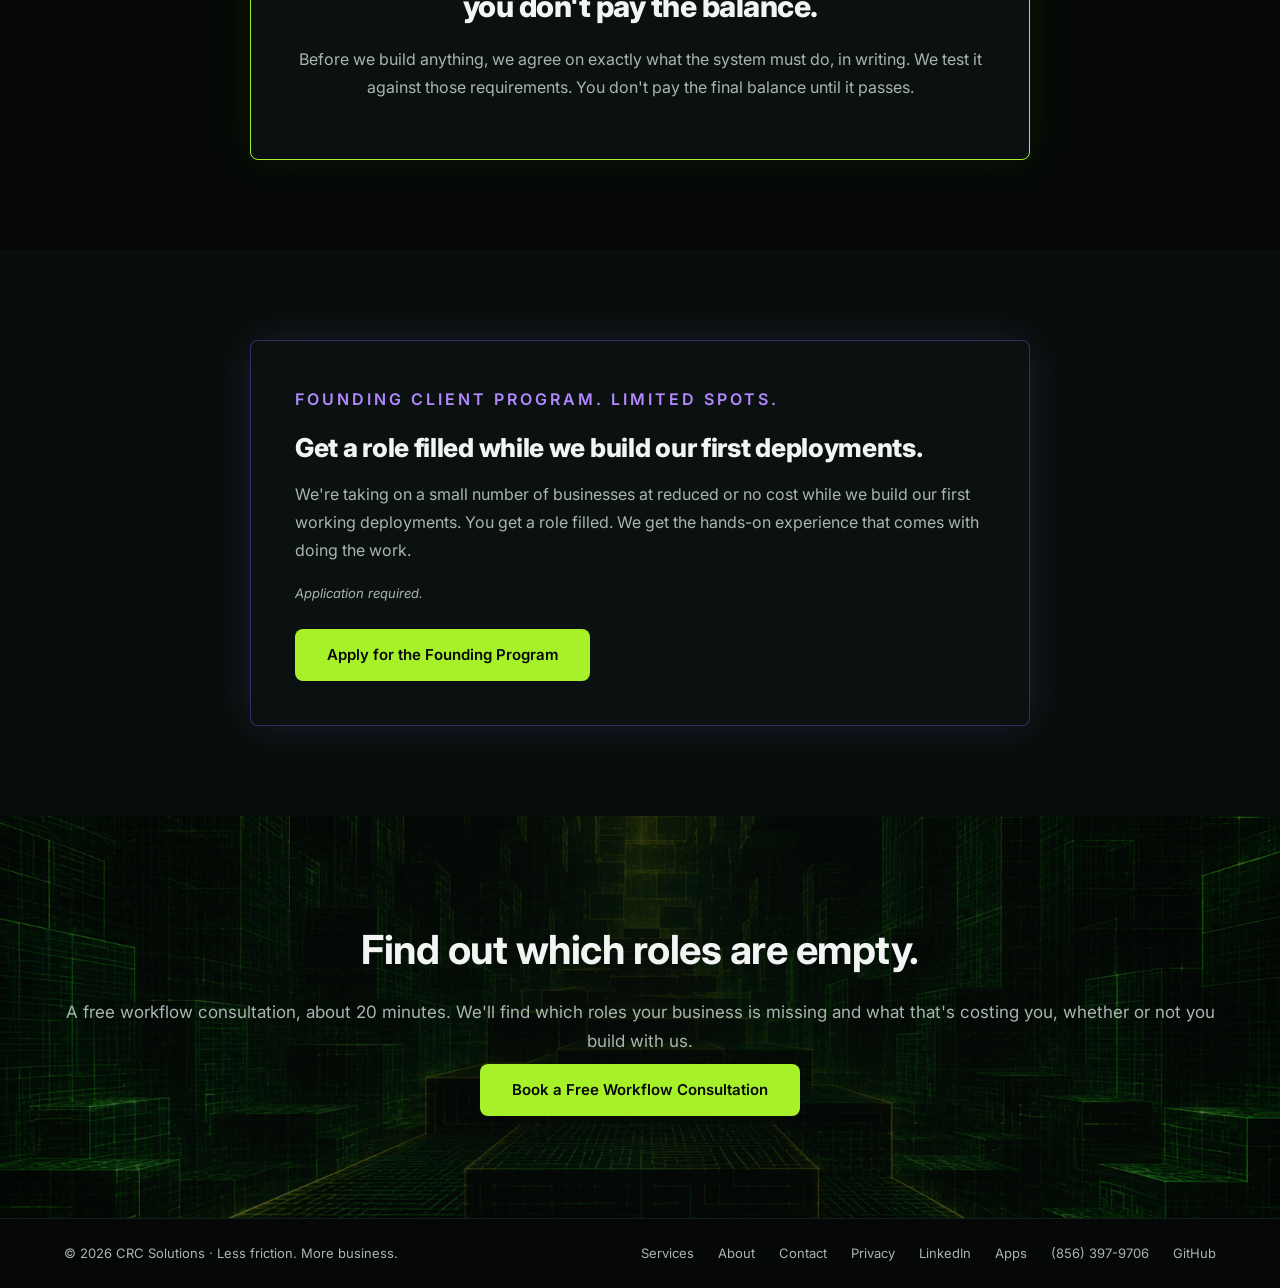
==== commit fae3d4f2: "Merge site/copy-review: apps page and copy review fixes Co-Authored-By: Claude Opus 5.5 <noreply@ant" ====
--- a/website/index.html
+++ b/website/index.html
@@ -55,6 +55,7 @@
       <div class="nav-links" id="nav-links">
         <a href="services.html">Services</a>
         <a href="about.html">About</a>
+        <a href="apps.html">Apps</a>
         <a href="contact.html">Contact</a>
         <a href="contact.html" class="nav-cta">Book a Free Workflow Consultation</a>
       </div>
@@ -88,8 +89,8 @@
       <h2 class="section-title">You already know which jobs aren't getting done.</h2>
       <div class="approach-text fade-up">
         <p>Nobody answers the phone after 5pm. Nobody follows up on the quote you sent last week. Nobody asked the customer from March to leave a review. Nobody has touched the website since it went up.</p>
-        <p>Those aren't people who quit. They're roles you never got to fill.</p>
-        <p class="approach-goal"><strong>We fill them.</strong></p>
+        <p>Those jobs go undone because nobody was ever hired to do them.</p>
+        <p class="approach-goal"><strong>We fill those roles.</strong></p>
       </div>
     </div>
   </section>
@@ -121,7 +122,7 @@
         <div class="process-step fade-up">
           <div class="process-num">4</div>
           <h3>Manage</h3>
-          <p>We monitor, maintain, and improve it so you never have to think about it.</p>
+          <p>We monitor, maintain, and improve it so it keeps working while you run the business.</p>
         </div>
       </div>
     </div>
@@ -141,7 +142,7 @@
         <div class="service-outcome-card fade-up">
           <div class="pillar-icon pillar-icon-pixel"><img src="images/icon-sales-rep.png" srcset="images/icon-sales-rep.png 1x, images/icon-sales-rep@2x.png 2x" alt="The AI Sales Rep"></div>
           <h3>The AI Sales Rep</h3>
-          <p>Stop losing leads to slow follow-up. New inquiries get a fast response, quotes get chased instead of forgotten, and your pipeline stays visible so nothing sits untouched while you're on a job.</p>
+          <p>Stop losing leads to slow follow-up. New inquiries get a fast response, quotes get chased instead of forgotten, and your pipeline stays visible so leads don't sit untouched while you're on a job.</p>
         </div>
         <div class="service-outcome-card fade-up">
           <div class="pillar-icon pillar-icon-pixel"><img src="images/icon-marketing-manager.png" srcset="images/icon-marketing-manager.png 1x, images/icon-marketing-manager@2x.png 2x" alt="The AI Marketing Manager"></div>
@@ -153,24 +154,15 @@
     </div>
   </section>
 
-  <!-- Apps -->
-  <section class="section" id="apps">
-    <div class="container">
-      <p class="section-tag">Our Software</p>
-      <h2 class="section-title">Windows apps we make and sell</h2>
-      <div class="cat-grid">
-        <div class="service-outcome-card fade-up">
-          <h3>Orgodesk</h3>
-          <p>Puts your Windows 11 desktop icons into labelled boxes you can roll up, hide and rearrange. $5 once, with a 14-day free trial.</p>
-          <p><a href="https://rexochango.gumroad.com/l/orgodesk" target="_blank" rel="noopener">Get Orgodesk &rarr;</a></p>
-        </div>
-        <div class="service-outcome-card fade-up">
-          <h3>Orgofolder</h3>
-          <p>Watches folders like Downloads and files things by rules you set. It shows each move before it happens and can undo it. Free.</p>
-          <p><a href="https://rexochango.gumroad.com/" target="_blank" rel="noopener">Get Orgofolder &rarr;</a></p>
-        </div>
-      </div>
-      <p class="service-supporting-note fade-up">Questions about the apps: <a href="mailto:support@crc-solutions.org">support@crc-solutions.org</a></p>
+  <!-- Nobody becomes technical -->
+  <section class="section" id="hands-off">
+    <div class="container">
+      <p class="section-tag">Hands Off</p>
+      <h2 class="section-title">You don't have to become the tech person.</h2>
+      <div class="approach-text fade-up">
+        <p>We diagnose it, build it, install it, and keep it running. You won't touch anything technical.</p>
+        <p>We'll need about an hour of your time up front to learn how you actually run things, and after that it's ours to look after.</p>
+      </div>
     </div>
   </section>
 
@@ -181,7 +173,6 @@
         <p class="section-tag">The Working-System Guarantee</p>
         <h2 class="guarantee-title">If it doesn't do what we agreed,<br>you don't pay the balance.</h2>
         <p>Before we build anything, we agree on exactly what the system must do, in writing. We test it against those requirements. You don't pay the final balance until it passes.</p>
-        <p class="guarantee-close">That's the deal.</p>
       </div>
     </div>
   </section>
@@ -223,7 +214,8 @@
         <a href="contact.html">Contact</a>
         <a href="privacy.html">Privacy</a>
         <a href="https://www.linkedin.com/in/carlos-roman-conville-068781217/" target="_blank" rel="noopener">LinkedIn</a>
-        <a href="https://rexochango.gumroad.com/" target="_blank" rel="noopener">Apps</a>
+        <a href="apps.html">Apps</a>
+        <a href="tel:+18563979706">(856) 397-9706</a>
         <a href="https://github.com/Carlos-Roman-Conville" target="_blank" rel="noopener">GitHub</a>
       </div>
     </div>
